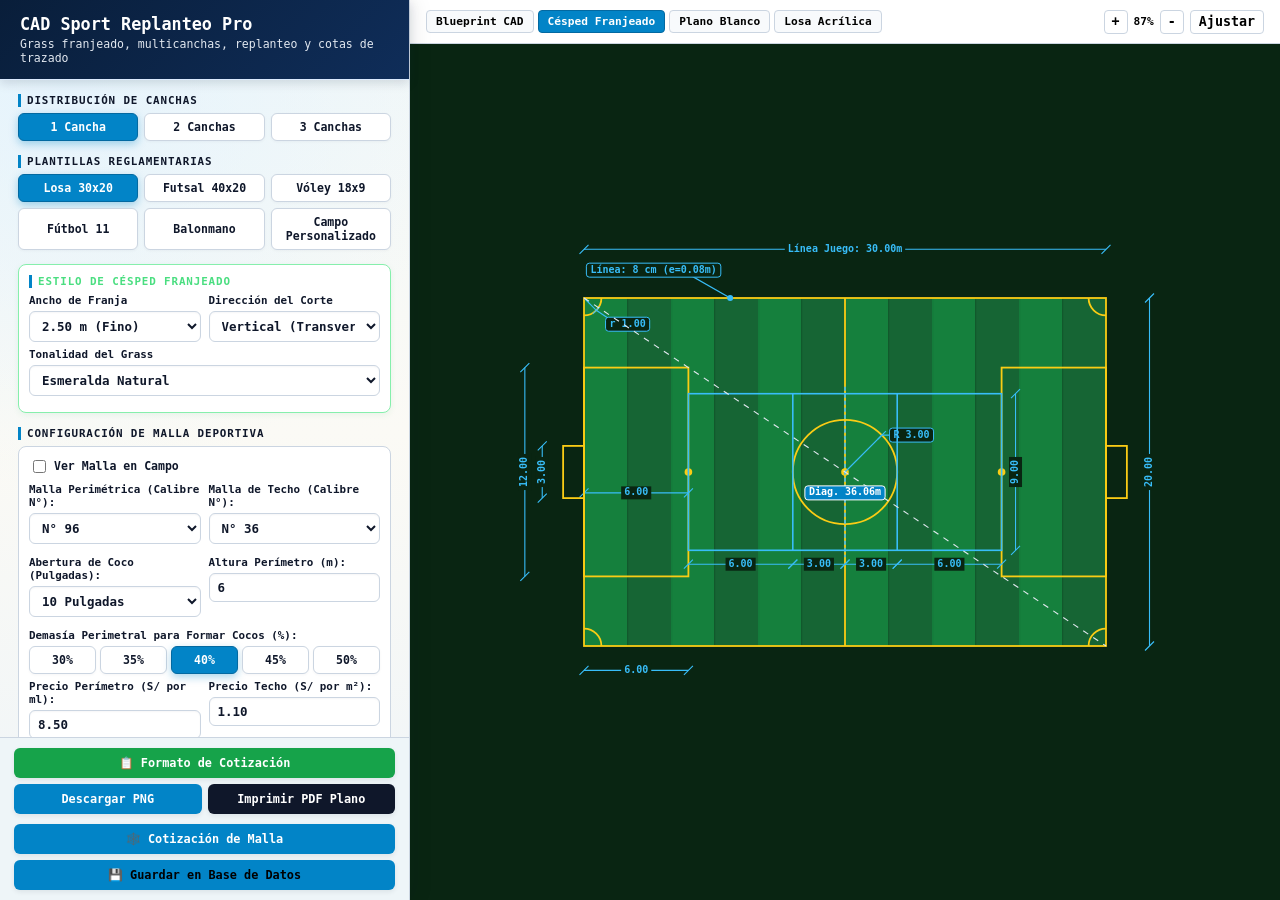
==== index.html @ d1127ccd "Agrega soporte tactil y responsividad completa" ====
<!DOCTYPE html>
<html lang="es">
<head>
  <meta charset="UTF-8">
  <meta name="viewport" content="width=device-width, initial-scale=1.0, maximum-scale=5.0, viewport-fit=cover">
  <meta name="apple-mobile-web-app-capable" content="yes">
  <meta name="apple-mobile-web-app-status-bar-style" content="black-translucent">
  <meta name="mobile-web-app-capable" content="yes">
  <meta name="theme-color" content="#091e3a">
  <title>Plano CAD Deportivo Profesional - Grass Franjeado y Replanteo</title>
  <link rel="stylesheet" href="styles.css">
</head>
<body>

  <!-- Barra de Configuración Lateral -->
  <aside>
    <div class="header">
      <h1>CAD Sport Replanteo Pro</h1>
      <p>Grass franjeado, multicanchas, replanteo y cotas de trazado</p>
    </div>
    
    <div class="content">
      

      <!-- Distribución de canchas -->
      <div>
        <div class="section-title">Distribución de Canchas</div>
        <div class="btn-grid">
          <button class="btn active" id="btn-c1" onclick="setFieldsCount(1)">1 Cancha</button>
          <button class="btn" id="btn-c2" onclick="setFieldsCount(2)">2 Canchas</button>
          <button class="btn" id="btn-c3" onclick="setFieldsCount(3)">3 Canchas</button>
        </div>
      </div>

      <!-- Presets reglamentarios -->
      <div>
        <div class="section-title">Plantillas Reglamentarias</div>
        <div class="btn-grid">
          <button class="btn active" id="p-fulbito" onclick="applyPreset('fulbito')">Losa 30x20</button>
          <button class="btn" id="p-futsal" onclick="applyPreset('futsal')">Futsal 40x20</button>
          <button class="btn" id="p-voley" onclick="applyPreset('voley')">Vóley 18x9</button>
          <button class="btn" id="p-futbol11" onclick="applyPreset('futbol11')">Fútbol 11</button>
          <button class="btn" id="p-balonmano" onclick="applyPreset('balonmano')">Balonmano</button>
          <button class="btn" id="p-custom" onclick="applyPreset('custom')">Campo Personalizado</button>
        </div>
      </div>

      <!-- Personalización de Césped Franjeado -->
      <div id="section-grass-settings">
        <div class="section-title text-green">Estilo de Césped Franjeado</div>
        <div class="input-row">
          <div class="form-group">
            <label for="sel-grass-stripe">Ancho de Franja</label>
            <select id="sel-grass-stripe" onchange="updateGrassConfig()">
              <option value="2.5" selected>2.50 m (Fino)</option>
              <option value="3.0">3.00 m (Estándar)</option>
              <option value="4.0">4.00 m (Medio)</option>
              <option value="5.0">5.00 m (Ancho)</option>
            </select>
          </div>
          <div class="form-group">
            <label for="sel-grass-dir">Dirección del Corte</label>
            <select id="sel-grass-dir" onchange="updateGrassConfig()">
              <option value="vertical" selected>Vertical (Transversal)</option>
              <option value="horizontal">Horizontal (Longitudinal)</option>
            </select>
          </div>
        </div>
        <div class="form-group">
          <label for="sel-grass-tone">Tonalidad del Grass</label>
          <select id="sel-grass-tone" onchange="updateGrassConfig()">
            <option value="emerald" selected>Esmeralda Natural</option>
            <option value="lime">Verde Claro / Losa Césped</option>
            <option value="deep">Estadio Nocturno Oscuro</option>
          </select>
        </div>
      </div>

      <!-- SECCIÓN CONFIGURACIÓN Y VISTA DE MALLA DEPORTIVA -->
      <div>
        <div class="section-title">CONFIGURACIÓN DE MALLA DEPORTIVA</div>
        <div id="section-net-settings" class="sub-panel" style="background:#ffffff; border:1px solid #cbd5e1; padding:10px; border-radius:8px;">
          <label class="checkbox-inner-label" style="font-weight:700; color:#0f172a; margin-bottom:8px;">
            <input type="checkbox" id="chk-view-net" onchange="updateNetConfig()"> Ver Malla en Campo
          </label>
          
          <div class="input-row">
            <div class="form-group">
              <label>Malla Perimétrica (Calibre N°):</label>
              <select id="sel-net-gauge" onchange="updateNetConfig()">
                <option value="36">N° 36</option>
                <option value="72">N° 72</option>
                <option value="96" selected>N° 96</option>
                <option value="120">N° 120</option>
                <option value="180">N° 180</option>
                <option value="220">N° 220</option>
                <option value="360">N° 360 (Ultra Pesada)</option>
              </select>
            </div>
            <div class="form-group">
              <label>Malla de Techo (Calibre N°):</label>
              <select id="sel-net-roof-gauge" onchange="updateNetConfig()">
                <option value="26">N° 26</option>
                <option value="36" selected>N° 36</option>
                <option value="42">N° 42</option>
              </select>
            </div>
          </div>

          <div class="input-row mt-6">
            <div class="form-group">
              <label>Abertura de Coco (Pulgadas):</label>
              <select id="sel-net-coco" onchange="updateNetConfig()">
                <option value="12">12 Pulgadas</option>
                <option value="10" selected>10 Pulgadas</option>
                <option value="8">8 Pulgadas</option>
              </select>
            </div>
            <div class="form-group">
              <label>Altura Perímetro (m):</label>
              <input type="number" id="inp-net-height" value="6" step="0.5" oninput="updateNetConfig()">
            </div>
          </div>

          <div class="form-group mt-6">
            <label>Demasía Perimetral para Formar Cocos (%):</label>
            <div class="btn-grid" style="grid-template-columns: repeat(5, 1fr); gap: 4px;">
              <button type="button" class="btn" id="btn-pct-30" onclick="setNetSlack(0.30, 'btn-pct-30')">30%</button>
              <button type="button" class="btn" id="btn-pct-35" onclick="setNetSlack(0.35, 'btn-pct-35')">35%</button>
              <button type="button" class="btn active" id="btn-pct-40" onclick="setNetSlack(0.40, 'btn-pct-40')">40%</button>
              <button type="button" class="btn" id="btn-pct-45" onclick="setNetSlack(0.45, 'btn-pct-45')">45%</button>
              <button type="button" class="btn" id="btn-pct-50" onclick="setNetSlack(0.50, 'btn-pct-50')">50%</button>
            </div>
          </div>

          <div class="input-row mt-6">
            <div class="form-group">
              <label>Precio Perímetro (S/ por ml):</label>
              <input type="number" id="inp-net-price-linear" value="8.50" step="0.5" oninput="updateNetConfig()">
            </div>
            <div class="form-group">
              <label>Precio Techo (S/ por m²):</label>
              <input type="number" id="inp-net-price-roof" value="1.10" step="0.1" oninput="updateNetConfig()">
            </div>
          </div>
        </div>
      </div>

      <!-- Unión de Canchas en Campo Mayor -->
      <div id="section-join-fields">
        <div class="section-title text-amber">Unir Canchas en Campo Mayor</div>
        <label class="checkbox-item mb-8 bg-dark">
          <input type="checkbox" id="chk-join-fields" onchange="updateJoinState()">
          <span class="font-bold text-light">Superponer Trazado de Unión</span>
        </label>

        <div id="join-config">
          <div class="form-group">
            <label for="sel-join-mode">Tipo de Marcación de Unión</label>
            <select id="sel-join-mode" onchange="draw()">
              <option value="perimeter">Perímetro Envolvente Exterior</option>
              <option value="transversal-field" selected>Campo Mayor Completo (con Centro y Arcos)</option>
            </select>
          </div>

          <div>
            <label class="swatch-group-label">Color de Marcación de Unión</label>
            <div class="color-swatch-group">
              <div class="color-swatch-btn" id="jcol-white" onclick="setJoinColor('#ffffff', 'jcol-white')">
                <span class="color-circle bg-white"></span>
                <span class="color-name">Blanco</span>
              </div>
              <div class="color-swatch-btn" id="jcol-yellow" onclick="setJoinColor('#facc15', 'jcol-yellow')">
                <span class="color-circle bg-yellow"></span>
                <span class="color-name">Amarillo</span>
              </div>
              <div class="color-swatch-btn" id="jcol-blue" onclick="setJoinColor('#38bdf8', 'jcol-blue')">
                <span class="color-circle bg-blue"></span>
                <span class="color-name">Azul</span>
              </div>
              <div class="color-swatch-btn active" id="jcol-orange" onclick="setJoinColor('#fb923c', 'jcol-orange')">
                <span class="color-circle bg-orange"></span>
                <span class="color-name">Naranja</span>
              </div>
            </div>
          </div>
        </div>
      </div>

      <!-- Colores de Marcación -->
      <div>
        <div class="section-title">Color de Marcación Principal</div>
        <div class="color-swatch-group">
          <div class="color-swatch-btn" id="col-white" onclick="setFieldColor('#ffffff', 'col-white')">
            <span class="color-circle bg-white"></span>
            <span class="color-name">Blanco</span>
          </div>
          <div class="color-swatch-btn active" id="col-yellow" onclick="setFieldColor('#facc15', 'col-yellow')">
            <span class="color-circle bg-yellow"></span>
            <span class="color-name">Amarillo</span>
          </div>
          <div class="color-swatch-btn" id="col-blue" onclick="setFieldColor('#38bdf8', 'col-blue')">
            <span class="color-circle bg-blue"></span>
            <span class="color-name">Azul</span>
          </div>
          <div class="color-swatch-btn" id="col-orange" onclick="setFieldColor('#fb923c', 'col-orange')">
            <span class="color-circle bg-orange"></span>
            <span class="color-name">Naranja</span>
          </div>
        </div>

        <div class="section-title mt-10">Color de Trazado de Vóley</div>
        <div class="color-swatch-group">
          <div class="color-swatch-btn" id="vcol-white" onclick="setVoleyColor('#ffffff', 'vcol-white')">
            <span class="color-circle bg-white"></span>
            <span class="color-name">Blanco</span>
          </div>
          <div class="color-swatch-btn" id="vcol-yellow" onclick="setVoleyColor('#facc15', 'vcol-yellow')">
            <span class="color-circle bg-yellow"></span>
            <span class="color-name">Amarillo</span>
          </div>
          <div class="color-swatch-btn active" id="vcol-blue" onclick="setVoleyColor('#38bdf8', 'vcol-blue')">
            <span class="color-circle bg-blue"></span>
            <span class="color-name">Azul</span>
          </div>
          <div class="color-swatch-btn" id="vcol-orange" onclick="setVoleyColor('#fb923c', 'vcol-orange')">
            <span class="color-circle bg-orange"></span>
            <span class="color-name">Naranja</span>
          </div>
        </div>
      </div>

      <!-- Espesor de Líneas -->
      <div>
        <div class="section-title">Espesor de Líneas de Marcación</div>
        <div class="input-row">
          <div class="form-group">
            <label for="inp-line-w">Ancho de Trazado (cm)</label>
            <input type="number" id="inp-line-w" value="8" min="2" max="25" step="1" oninput="updateDims()">
          </div>
          <div class="form-group">
            <label for="sel-line-w">Valores Típicos</label>
            <select id="sel-line-w" onchange="applyLineWidthPreset(this.value)">
              <option value="5">5 cm (Vóley / Mínimo)</option>
              <option value="8" selected>8 cm (Losa / Futsal)</option>
              <option value="10">10 cm (Polideportivo)</option>
              <option value="12">12 cm (Fútbol 11 FIFA)</option>
            </select>
          </div>
        </div>
      </div>

      <!-- Dimensiones del Campo -->
      <div>
        <div class="section-title">Dimensiones del Campo (Metros)</div>
        <div class="input-row">
          <div class="form-group">
            <label for="inp-len">Largo de Juego (m)</label>
            <input type="number" id="inp-len" value="30" step="0.5" oninput="updateDims()">
          </div>
          <div class="form-group">
            <label for="inp-wid">Ancho de Juego (m)</label>
            <input type="number" id="inp-wid" value="20" step="0.5" oninput="updateDims()">
          </div>
        </div>

        <!-- Área Grande / Penal -->
        <div class="sub-panel">
          <label class="checkbox-inner-label">
            <input type="checkbox" id="chk-has-big-area" checked onchange="toggleAreaInputs()">
            <span class="font-bold text-accent">Área Grande / Penal</span>
          </label>
          <div id="wrap-big-area" class="input-row">
            <div class="form-group">
              <label for="inp-area-len">Profundidad (m)</label>
              <input type="number" id="inp-area-len" value="6.0" step="0.5" oninput="updateDims()">
            </div>
            <div class="form-group">
              <label for="inp-area-wid">Ancho Frontal (m)</label>
              <input type="number" id="inp-area-wid" value="12.0" step="0.5" oninput="updateDims()">
            </div>
          </div>
        </div>

        <!-- Área Chica / Meta -->
        <div class="sub-panel">
          <label class="checkbox-inner-label">
            <input type="checkbox" id="chk-has-small-area" onchange="toggleAreaInputs()">
            <span class="font-bold text-green">Área Chica / Meta (Fútbol 11 / Opcional)</span>
          </label>
          <div id="wrap-small-area" class="input-row hidden">
            <div class="form-group">
              <label for="inp-small-len">Profundidad Chica (m)</label>
              <input type="number" id="inp-small-len" value="5.5" step="0.5" oninput="updateDims()">
            </div>
            <div class="form-group">
              <label for="inp-small-wid">Ancho Frontal Chica (m)</label>
              <input type="number" id="inp-small-wid" value="18.32" step="0.5" oninput="updateDims()">
            </div>
          </div>
        </div>

        <!-- Arco de Penalización -->
        <div class="sub-panel">
          <label class="checkbox-inner-label">
            <input type="checkbox" id="chk-has-penalty-arc" onchange="togglePenaltyArcInputs()">
            <span class="font-bold text-amber">Arco de Penalización (Media Luna del Área)</span>
          </label>
          <div id="wrap-penalty-arc" class="input-row hidden">
            <div class="form-group">
              <label for="inp-penalty-arc-r">Radio del Arco (m)</label>
              <input type="number" id="inp-penalty-arc-r" value="9.15" step="0.25" oninput="updateDims()">
            </div>
            <div class="form-group">
              <label>Valores Típicos</label>
              <select onchange="document.getElementById('inp-penalty-arc-r').value=this.value; updateDims();">
                <option value="9.15" selected>9.15 m (Fútbol 11 FIFA)</option>
                <option value="6.00">6.00 m (Futsal / Cancha 7)</option>
                <option value="5.00">5.00 m (Losa / Reducido)</option>
                <option value="3.00">3.00 m (Proporcional chico)</option>
              </select>
            </div>
          </div>
        </div>

        <!-- Penal y Centro -->
        <div class="input-row mt-6">
          <div class="form-group">
            <label for="inp-penal">Punto Penal (m)</label>
            <input type="number" id="inp-penal" value="6.0" step="0.5" oninput="updateDims()">
          </div>
          <div class="form-group">
            <label for="inp-circ">Radio Rotonda Centro (m)</label>
            <input type="number" id="inp-circ" value="3.0" step="0.5" oninput="updateDims()">
          </div>
        </div>
        <div class="input-row">
          <div class="form-group">
            <label for="inp-goal-w">Ancho Arco/Portería (m)</label>
            <input type="number" id="inp-goal-w" value="3.0" step="0.2" oninput="updateDims()">
          </div>
          <div class="form-group">
            <label for="inp-corner-r">Radio Córner (m)</label>
            <input type="number" id="inp-corner-r" value="1.0" step="0.1" oninput="updateDims()">
          </div>
        </div>
        <div class="form-group hidden" id="group-gap">
          <label for="inp-gap">Pasillo de División entre Canchas (m)</label>
          <input type="number" id="inp-gap" value="3.0" step="0.5" oninput="updateDims()">
        </div>

        <!-- CONFIGURACIÓN DE SARDINEL Y RETIROS DIFERENCIADOS -->
        <div class="sub-panel mt-6">
          <label class="checkbox-inner-label">
            <input type="checkbox" id="chk-has-sardinel" onchange="updateDims()">
            <span class="font-bold text-accent">Sardinel y Retiro Perimetral (Grass Total)</span>
          </label>
          <div id="wrap-sardinel" class="input-row mt-6" style="display: none; grid-template-columns: 1fr 1fr 1fr;">
            <div class="form-group">
              <label for="inp-sardinel-sep-fondos">Fondos/Arcos (m)</label>
              <input type="number" id="inp-sardinel-sep-fondos" value="2.00" step="0.1" min="0" oninput="updateDims()" title="Retiro detrás de las porterías">
            </div>
            <div class="form-group">
              <label for="inp-sardinel-sep-laterales">Laterales/Bandas (m)</label>
              <input type="number" id="inp-sardinel-sep-laterales" value="1.00" step="0.1" min="0" oninput="updateDims()" title="Retiro a los costados">
            </div>
            <div class="form-group">
              <label for="inp-sardinel-w">Ancho Sardinel (cm)</label>
              <input type="number" id="inp-sardinel-w" value="15" step="1" min="5" oninput="updateDims()" title="Espesor del sardinel de concreto">
            </div>
          </div>
        </div>
      </div>

      <!-- Trazado de Vóley -->
      <div>
        <div class="section-title">Polideportivo / Cancha de Vóley</div>
        <label class="checkbox-item">
          <input type="checkbox" id="chk-voley" checked onchange="updateDims()">
          <span>Superponer Vóley (Líneas 3.00 y 6.00)</span>
        </label>
        <div id="voley-config" class="mt-6">
          <div class="input-row">
            <div class="form-group">
              <label for="inp-voley-len">Largo Vóley (m)</label>
              <input type="number" id="inp-voley-len" value="18" step="1" oninput="updateDims()">
            </div>
            <div class="form-group">
              <label for="inp-voley-wid">Ancho Vóley (m)</label>
              <input type="number" id="inp-voley-wid" value="9" step="1" oninput="updateDims()">
            </div>
          </div>
          <div class="form-group">
            <label for="inp-voley-atk">Línea de Ataque desde Red (m)</label>
            <input type="number" id="inp-voley-atk" value="3.0" step="0.5" oninput="updateDims()">
          </div>
        </div>
      </div>

      <!-- Capas de Cotas Visibles -->
      <div>
        <div class="section-title">Visibilidad de Cotas y Replanteo</div>
        <div class="checkbox-stack">
          <label class="checkbox-item">
            <input type="checkbox" id="chk-ext-dims" checked onchange="draw()">
            <span>Cadenas Exteriores (Largo y Ancho)</span>
          </label>
          <label class="checkbox-item">
            <input type="checkbox" id="chk-line-dim" checked onchange="draw()">
            <span class="font-bold text-accent">Cota de Espesor de Línea (en Campo)</span>
          </label>
          <label class="checkbox-item">
            <input type="checkbox" id="chk-area-dims" checked onchange="draw()">
            <span>Cotas de Área Grande (Prof., Ancho y Penal)</span>
          </label>
          <label class="checkbox-item">
            <input type="checkbox" id="chk-small-area-dims" checked onchange="draw()">
            <span>Cotas de Área Chica (Prof. y Ancho)</span>
          </label>
          <label class="checkbox-item">
            <input type="checkbox" id="chk-pen-arc-dims" checked onchange="draw()">
            <span>Cota de Arco de Penalización (Radio R)</span>
          </label>
          <label class="checkbox-item">
            <input type="checkbox" id="chk-goal-dims" checked onchange="draw()">
            <span>Cota de Abertura de Arco</span>
          </label>
          <label class="checkbox-item">
            <input type="checkbox" id="chk-corner-dims" checked onchange="draw()">
            <span>Cota de Tiro de Esquina (Córner)</span>
          </label>
          <label class="checkbox-item">
            <input type="checkbox" id="chk-rot-dims" checked onchange="draw()">
            <span>Cota de Rotonda Central (Radio)</span>
          </label>
          <label class="checkbox-item">
            <input type="checkbox" id="chk-voley-dims" checked onchange="draw()">
            <span>Cotas de Vóley (3.00, 6.00 y 9.00)</span>
          </label>
          <label class="checkbox-item">
            <input type="checkbox" id="chk-diag" checked onchange="draw()">
            <span>Diagonal de Replanteo (Escuadra)</span>
          </label>
        </div>
      </div>

      <!-- Cómputos Métricos -->
      <div>
        <div class="section-title">Cómputo Métrico Automático</div>
        <div class="metrics">
          <div class="metric-box">
            <div>ÁREA TOTAL GRASS</div>
            <div id="met-area">600.00 m²</div>
          </div>
          <div class="metric-box">
            <div>PERÍMETRO SARDINEL</div>
            <div id="met-perim">100.00 m</div>
          </div>
          <div class="metric-box">
            <div>DIAGONAL UNITARIA</div>
            <div id="met-diag">36.06 m</div>
          </div>
          <div class="metric-box">
            <div>PINTURA LINEAL</div>
            <div id="met-paint">201.3 m</div>
          </div>
          <div class="metric-box col-span-2">
            <div>ÁREA DE PINTURA (ANCHO LÍNEA)</div>
            <div id="met-paint-area" class="text-green">16.10 m²</div>
          </div>
        </div>
      </div>
    </div>

    <!-- Botones de Acción -->
    <div class="actions">
      <button class="btn-action quotation-btn" onclick="openQuotationModal()">📋 Formato de Cotización</button>
      <button class="btn-action primary" onclick="downloadImage()">Descargar PNG</button>
      <button class="btn-action secondary" onclick="printCleanPdf()">Imprimir PDF Plano</button>
      <button type="button" class="btn-action net-btn" onclick="openNetQuotationModal()">🕸️ Cotización de Malla</button>
      <button type="button" class="btn-action" onclick="guardarProyectoPrompt()" style="background:#0284c7;">💾 Guardar en Base de Datos</button>
    </div>
  </aside>

  <!-- Lienzo Principal -->
  <main>
    <div class="top-toolbar">
      <div class="theme-toggle">
        <button class="theme-btn" id="th-cad" onclick="setTheme('cad')">Blueprint CAD</button>
        <button class="theme-btn active" id="th-grass" onclick="setTheme('grass')">Césped Franjeado</button>
        <button class="theme-btn" id="th-light" onclick="setTheme('light')">Plano Blanco</button>
        <button class="theme-btn" id="th-court" onclick="setTheme('court')">Losa Acrílica</button>
      </div>
      <div class="zoom-ctrls">
        <button class="zoom-btn" onclick="zoomIn()">+</button>
        <span id="zoom-val">100%</span>
        <button class="zoom-btn" onclick="zoomOut()">-</button>
        <button class="zoom-btn btn-auto" onclick="resetFit()">Ajustar</button>
      </div>
    </div>

    <div class="canvas-container" id="container">
      <canvas id="cv"></canvas>
    </div>
  </main>

  <!-- MODAL DE AUTENTICACIÓN / CREAR USUARIO (CONEXIÓN BD) -->
  <div id="modal-auth" class="modal-overlay">
    <div class="modal-window" style="max-width: 420px; border-radius: 12px; overflow: hidden; background: #ffffff;">
      <div class="modal-bar" style="background: #0f172a; padding: 12px 18px;">
        <h2 id="auth-title" style="color: #38bdf8; font-size: 14px; margin: 0;">Iniciar Sesión</h2>
        <button class="btn-close-quote" onclick="closeAuthModal()">✕</button>
      </div>
      <div style="padding: 20px;">
        <div id="auth-name-group" class="form-group mb-8" style="display: none;">
          <label style="color: #334155; font-size: 11px; font-weight: bold;">Nombre Completo:</label>
          <input type="text" id="auth-name" class="tbl-input" placeholder="Ej: Juan Pérez">
        </div>
        <div class="form-group mb-8">
          <label style="color: #334155; font-size: 11px; font-weight: bold;">Correo Electrónico:</label>
          <input type="email" id="auth-email" class="tbl-input" placeholder="usuario@empresa.pe">
        </div>
        <div class="form-group mb-8">
          <label style="color: #334155; font-size: 11px; font-weight: bold;">Contraseña:</label>
          <input type="password" id="auth-pass" class="tbl-input" placeholder="••••••••">
        </div>

        <div style="display: flex; gap: 8px; margin-top: 16px;">
          <button type="button" class="btn-action primary" id="btn-auth-submit" onclick="submitAuthForm()" style="flex: 1;">Entrar</button>
        </div>
        <div style="text-align: center; margin-top: 12px;">
          <a href="javascript:void(0)" id="toggle-auth-link" onclick="toggleAuthMode()" style="color: #0284c7; font-size: 11px; font-weight: 600; text-decoration: none;">¿No tienes cuenta? Regístrate aquí</a>
        </div>
      </div>
    </div>
  </div>

  <!-- MODAL DE COTIZACIÓN DE GRASS / PRINCIPAL (100% EDITABLE, MULTI-FILA Y AUTO-EXPANSIÓN) -->
  <div id="modal-quotation" class="modal-overlay">
    <div class="modal-window">
      <div class="modal-bar">
        <div class="modal-title-group">
          <h2>📄 Formato de Cotización (Plantilla en Blanco Editable)</h2>
          <span class="modal-hint">Ingresa o edita los datos directamente sobre los campos. Los totales se calcularán de inmediato.</span>
        </div>
        <div class="modal-bar-actions">
          <button class="btn-tool-quote" onclick="addQuoteRow()">➕ Fila</button>
          <button class="btn-tool-quote secondary" onclick="clearQuotationFields()">🧹 Limpiar</button>
          <button class="btn-print-quote" onclick="printQuotationOnly()">🖨️ Imprimir</button>
          <button class="btn-close-quote" onclick="closeQuotationModal()">✕</button>
        </div>
      </div>

      <div class="quote-sheet-wrapper">
        <div class="quote-paper" id="quote-printable">
          <div class="quote-header-shape"></div>

          <div class="quote-header-content">
            <div class="quote-brand">
              <div class="brand-badge" id="logo-badge" onclick="document.getElementById('input-logo-file').click()" title="Haz clic para subir tu propio logo" style="cursor: pointer;">
                <div id="badge-default-text">
                  <span class="badge-sub">TECNOLOGÍA PARA EL DEPORTE</span>
                  <span class="badge-main">Romero Castillo grass</span>
                  <span class="badge-country">PERÚ</span>
                </div>
                <img id="badge-custom-img" style="display: none; max-width: 100%; max-height: 52px; object-fit: contain;" alt="Logo" />
                <input type="file" id="input-logo-file" accept="image/*" style="display: none;" onchange="cargarLogoCotizacion(event)">
              </div>
            </div>

            <div class="quote-company-info">
              <input type="text" class="edit-ghost text-right bold" value="Mz. M Lt. E10 - Residencial Los Sauces" placeholder="Dirección...">
              <input type="text" class="edit-ghost text-right" value="Puente Piedra - Lima, Perú" placeholder="Ciudad, País...">
              <input type="text" class="edit-ghost text-right company-url" value="www.tecnograssperu.com" placeholder="Web...">
              <input type="text" class="edit-ghost text-right" value="+51 483 7366 / +51 955 241 191" placeholder="Teléfonos...">
              <input type="text" class="edit-ghost text-right" value="ventas@tecnograssperu.com" placeholder="Correo...">
            </div>
          </div>

          <div class="quote-meta-row">
            <div class="meta-dates-band">
              <div class="meta-input-wrap">
                <label>Fecha:</label>
                <input type="text" id="q-date" class="edit-band" placeholder="DD/MM/AAAA">
              </div>
              <div class="meta-input-wrap">
                <label>Cotización N°:</label>
                <input type="text" id="q-code" class="edit-band" value="ITPDEP-2303211048" placeholder="Ej: ITPDEP-2303211048">
              </div>
            </div>
            <div class="meta-title">COTIZACIÓN</div>
          </div>

          <div class="quote-parties-grid">
            <div class="party-col">
              <div class="party-lbl">Cotizado a:</div>
              <input type="text" class="edit-underlined font-bold" placeholder="Municipalidad / Empresa / Cliente...">
              <input type="text" class="edit-underlined" placeholder="Lugar / Dirección de entrega...">
              <input type="text" class="edit-underlined" placeholder="RUC / DNI / Contacto...">
            </div>
            <div class="party-col">
              <div class="party-lbl">Cotizado por:</div>
              <input type="text" class="edit-underlined font-bold" placeholder="Asesor Comercial...">
              <input type="text" class="edit-underlined" placeholder="Correo...">
              <input type="text" class="edit-underlined" placeholder="Celular / WhatsApp...">
            </div>
            <div class="party-sample">
              <div class="sample-box">
                <div class="sample-grass-view">
                  <div class="grass-fiber g1"></div>
                  <div class="grass-fiber g2"></div>
                  <div class="grass-fiber g1"></div>
                  <div class="grass-fiber g2"></div>
                  <div class="grass-fiber g1"></div>
                </div>
                <span>Muestra Grass 50mm</span>
              </div>
            </div>
          </div>

          <div class="quote-dims-box">
            <div class="dim-item">
              <span class="d-title">Ancho Total (Grass):</span>
              <input type="text" id="q-dim-wid" class="edit-dim" placeholder="20.00 m">
            </div>
            <div class="dim-item">
              <span class="d-title">Largo Total (Grass):</span>
              <input type="text" id="q-dim-len" class="edit-dim" placeholder="30.00 m">
            </div>
            <div class="dim-item dim-total">
              <span class="d-title">Área Total Cubierta:</span>
              <input type="text" id="q-dim-area" class="edit-dim font-bold text-white" placeholder="600.00 m²">
            </div>
          </div>

          <!-- TABLA EDITABLE CON PARTIDAS DE GRASS -->
          <table class="quote-table" id="quote-items-table">
            <thead>
              <tr>
                <th style="width: 11%;">Cantidad</th>
                <th style="width: 15%;">Modelo / Ítem</th>
                <th style="width: 40%;">Descripción Técnica Detallada</th>
                <th style="width: 10%;">Peso / Med.</th>
                <th style="width: 11%;">Prec. Uni ($)</th>
                <th style="width: 11%;">Importe Total</th>
                <th style="width: 2%; text-align: center;"></th>
              </tr>
            </thead>
            <tbody id="quote-tbody">
              <!-- Filas editables generadas dinámicamente -->
            </tbody>
          </table>

          <div class="quote-footer-grid">
            <div class="bcp-bank-card">
              <div class="bcp-logo-badge">
                <span class="bcp-bars">››</span> BCP
              </div>
              <div class="bcp-details">
                <div class="bcp-line">
                  <strong>CUENTA CORRIENTE BCP Soles N°:</strong>
                  <input type="text" class="edit-ghost bold" value="191-2516594-0-40">
                </div>
                <div class="bcp-line">
                  <strong>CUENTA CORRIENTE BCP Dólares N°:</strong>
                  <input type="text" class="edit-ghost bold" value="191-2516611-1-22">
                </div>
                <div class="bcp-titular">
                  <strong>Titular:</strong>
                  <input type="text" class="edit-ghost" value="Importaciones Tecnograss Perú S.A.C.">
                </div>
              </div>
            </div>

            <div class="quote-totals-box">
              <div class="tot-row">
                <span>SUB-TOTAL</span>
                <div class="tot-val-wrap">$ <input type="number" id="inp-q-subtotal" class="tot-edit" step="0.01" placeholder="0.00" oninput="calcQuotationTotalsManual()"></div>
              </div>
              <div class="tot-row">
                <span>I.G.V. (18%)</span>
                <div class="tot-val-wrap">$ <input type="number" id="inp-q-igv" class="tot-edit" step="0.01" placeholder="0.00" oninput="calcQuotationTotalsManual()"></div>
              </div>
              <div class="tot-row tot-highlight">
                <span>TOTAL</span>
                <div class="tot-val-wrap">$ <input type="number" id="inp-q-total-usd" class="tot-edit text-white bold" step="0.01" placeholder="0.00"></div>
              </div>
              <div class="tot-row tot-tc">
                <span>TIPO DE CAMBIO</span>
                <div class="tot-val-wrap">S/ <input type="number" id="inp-q-tc" class="tot-edit" step="0.01" value="3.70" oninput="calcQuotationTotals()"></div>
              </div>
              <div class="tot-row tot-soles">
                <span>TOTAL</span>
                <div class="tot-val-wrap">S/ <input type="number" id="inp-q-total-pen" class="tot-edit text-green bold" step="0.01" placeholder="0.00"></div>
              </div>
            </div>
          </div>

          <div class="quote-validity-bar">
            <span>Cotización válida hasta:</span>
            <input type="text" class="edit-validity" placeholder="DD/MM/AAAA (Ej: 22/04/2026)">
          </div>

          <div class="quote-gifts-footer">
            <input type="text" class="edit-ghost bold text-dark" value="Obsequios de Tecnograss Peru">
            <textarea class="edit-textarea-gifts" rows="2" placeholder="Chalecos Deportivos, Pelotas, Banner publicitarios..."></textarea>
          </div>
        </div>
      </div>
    </div>
  </div>

  <!-- MODAL DE COTIZACIÓN DE MALLA DEPORTIVA (7 COLUMNAS Y AUTO-EXPANSIÓN) -->
  <div id="modal-net-quotation" class="modal-overlay">
    <div class="modal-window">
      <div class="modal-bar">
        <div class="modal-title-group">
          <h2>COTIZACIÓN DE SISTEMA DE REDES Y MALLAS DE PROTECCIÓN</h2>
          <span class="modal-hint">Formato técnico editable: mallas perimetrales (ml), techo (m²), postes, cables y accesorios</span>
        </div>
        <div class="modal-bar-actions">
          <button class="btn-tool-quote" onclick="addNetQuoteRow()">➕ Fila</button>
          <button class="btn-tool-quote secondary" onclick="clearNetQuotationFields()">🧹 Limpiar</button>
          <button class="btn-print-quote" onclick="printNetQuotationOnly()">🖨️ Imprimir</button>
          <button class="btn-close-quote" onclick="closeNetQuotationModal()">✕</button>
        </div>
      </div>
      <div class="quote-sheet-wrapper">
        <div class="quote-paper" id="net-quote-printable">
          <div class="quote-header-shape" style="background: linear-gradient(135deg, #0284c7 0%, #0369a1 100%);"></div>
          
          <div class="quote-header-content">
            <div class="brand-badge" id="net-logo-badge" onclick="document.getElementById('input-net-logo-file').click()" title="Haz clic para subir tu propio logo" style="background: linear-gradient(180deg, #0369a1 0%, #082f49 100%); border-color: #38bdf8; cursor: pointer;">
              <div id="net-badge-default-text">
                <span class="badge-sub">COBERTURA & PROTECCIÓN</span>
                <span class="badge-main">SISTEMAS DE MALLAS</span>
                <span class="badge-country">PERÚ</span>
              </div>
              <img id="net-badge-custom-img" style="display: none; max-width: 100%; max-height: 52px; object-fit: contain;" alt="Logo" />
              <input type="file" id="input-net-logo-file" accept="image/*" style="display: none;" onchange="cargarLogoCotizacionMalla(event)">
            </div>
            <div class="quote-company-info">
              <input type="text" class="edit-ghost text-right bold" value="Mz. M Lt. 24 Los Cedros" placeholder="Dirección..." />
              <input type="text" class="edit-ghost text-right" value="Piura, Perú" placeholder="Ciudad, País..." />
              <input type="text" class="edit-ghost text-right company-url" value="ventas@mallasdeportivas.pe" placeholder="Web..." />
              <input type="text" class="edit-ghost text-right" value="+51 987 654 321" placeholder="Teléfono..." />
            </div>
          </div>

          <div class="quote-meta-row">
            <div class="meta-dates-band" style="background: #0c4a6e;">
              <div class="meta-input-wrap">
                <label>Fecha:</label>
                <input type="text" id="net-q-date" class="edit-band" style="width: 85px;" placeholder="DD/MM/AAAA" />
              </div>
              <div class="meta-input-wrap">
                <label>Cotización N°:</label>
                <input type="text" class="edit-band" value="COT-MAL-2026-001" style="width: 130px;" />
              </div>
            </div>
            <h1 class="meta-title">COTIZACIÓN</h1>
          </div>

          <!-- Datos del cliente editables -->
          <div class="quote-parties-grid">
            <div class="party-col">
              <div class="party-lbl">Cotizado a:</div>
              <input type="text" class="edit-underlined font-bold" placeholder="Municipalidad / Empresa / Cliente...">
              <input type="text" class="edit-underlined" placeholder="Lugar / Dirección de instalación...">
              <input type="text" class="edit-underlined" placeholder="RUC / DNI / Contacto...">
            </div>
            <div class="party-col">
              <div class="party-lbl">Cotizado por:</div>
              <input type="text" class="edit-underlined font-bold" placeholder="Especialista en Redes Deportivas...">
              <input type="text" class="edit-underlined" placeholder="Correo...">
              <input type="text" class="edit-underlined" placeholder="Celular / WhatsApp...">
            </div>
            <div class="party-sample">
              <div class="sample-box" style="background:#f0f9ff; color:#0369a1; border-color:#bae6fd;">
                <div style="font-size:16px; margin-bottom:2px;">🕸️</div>
                <span>Mallas con Filtro UV Certificado</span>
              </div>
            </div>
          </div>

          <!-- Indicadores de dimensiones técnicas -->
          <div class="quote-dims-box">
            <div class="dim-item"><span class="d-title">Perímetro Sardinel:</span> <input type="text" id="net-q-perim" class="edit-dim" readonly></div>
            <div class="dim-item"><span class="d-title">Techo Final:</span> <input type="text" id="net-q-roof-area" class="edit-dim" readonly></div>
            <div class="dim-item"><span class="d-title">Perímetro con Demasía:</span> <input type="text" id="net-q-side-area" class="edit-dim" readonly></div>
            <div class="dim-item dim-total" style="background: #0284c7;"><span class="d-title">Total Presupuesto:</span> <input type="text" id="net-q-total-area" class="edit-dim" readonly></div>
          </div>

          <!-- Tabla técnica de partidas editable con 7 columnas -->
          <table class="quote-table">
            <thead>
              <tr>
                <th style="width: 10%;">Cant.</th>
                <th style="width: 7%;">Unid.</th>
                <th style="width: 15%;">Ítem / Calibre</th>
                <th style="width: 38%;">Especificación Técnica del Material / Partida</th>
                <th style="width: 8%;">Cocos</th>
                <th style="width: 11%;">P. Unit (S/)</th>
                <th style="width: 11%;">Subtotal (S/)</th>
                <th style="width: 2%; text-align: center;"></th>
              </tr>
            </thead>
            <tbody id="net-quote-tbody">
              <!-- Partidas editables generadas dinámicamente -->
            </tbody>
          </table>

          <div class="quote-footer-grid">
            <div class="bcp-bank-card">
              <div class="bcp-logo-badge">BCP<span class="bcp-bars">//</span></div>
              <div class="bcp-details">
                <div class="bcp-line font-bold">Cuenta Corriente BCP Soles: 475-9201938-0-12</div>
                <div class="bcp-line">CCI: 002-475-009201938012-28</div>
                <div class="bcp-titular">Titular: PROVEEDORA DE MALLAS & REDES PERÚ S.A.C.</div>
              </div>
            </div>
            <div class="quote-totals-box">
              <div class="tot-row"><span>SUBTOTAL:</span><div class="tot-val-wrap"><span>S/</span><input type="text" id="net-tot-sub" class="tot-edit" readonly></div></div>
              <div class="tot-row"><span>IGV (18%):</span><div class="tot-val-wrap"><span>S/</span><input type="text" id="net-tot-igv" class="tot-edit" readonly></div></div>
              <div class="tot-row tot-highlight" style="background: #0284c7;"><span>TOTAL NETO:</span><div class="tot-val-wrap"><span>S/</span><input type="text" id="net-tot-total" class="tot-edit" readonly></div></div>
            </div>
          </div>

          <div class="quote-validity-bar" style="background: #0284c7;">
            <span>Garantía y Condiciones:</span>
            <input type="text" class="edit-validity" value="Redes de polietileno de alta densidad tratadas contra rayos UV con 3 años de garantía." />
          </div>

          <div class="quote-gifts-footer" style="border-color:#38bdf8; background:#f0f9ff;">
            <input type="text" class="edit-ghost bold text-dark" value="Notas y Servicios Adicionales Incluidos:" />
            <textarea class="edit-textarea-gifts" rows="2" style="color:#0369a1;" placeholder="Incluye accesorios de fijación, cables tensores perimetrales y templadores de acero..."></textarea>
          </div>
        </div>
      </div>
    </div>
  </div>

  <div id="print-container">
    <img id="print-canvas" alt="Plano Técnico Deportivo">
  </div>

  <script src="script.js"></script>
</body>
</html>
---- styles.css ----
:root {
  --bg: #070b13;
  --panel: #0f172a;
  --panel-border: #1e293b;
  --accent: #38bdf8;
  --accent-hover: #0284c7;
  --text: #f8fafc;
  --muted: #94a3b8;
}

* {
  box-sizing: border-box;
  margin: 0;
  padding: 0;
  font-family: -apple-system, BlinkMacSystemFont, "Segoe UI", Roboto, monospace;
}

body {
  background: var(--bg);
  color: var(--text);
  display: flex;
  height: 100vh;
  overflow: hidden;
  width: 100vw;
}

/* =========================================================
   BARRA LATERAL IZQUIERDA (CREMA - CELESTE SUAVE)
   ========================================================= */
aside {
  width: 410px;
  min-width: 410px;
  max-width: 410px;
  background: 
    radial-gradient(circle at 15% 10%, rgba(224, 242, 254, 0.7) 0%, transparent 45%),
    linear-gradient(180deg, #f0f7f9 0%, #fbfaf5 48%, #eef4f8 100%);
  border-right: 1px solid #cbd5e1;
  display: flex;
  flex-direction: column;
  height: 100vh;
  z-index: 10;
  box-shadow: 4px 0 20px rgba(15, 23, 42, 0.08);
  color: #0f172a;
}

.header {
  padding: 14px 20px;
  border-bottom: 1px solid #dbeafe;
  background: linear-gradient(135deg, #091e3a 0%, #0f2d59 100%);
  box-shadow: 0 3px 10px rgba(11, 27, 51, 0.15);
}

.header h1 {
  font-size: 1.05rem;
  font-weight: 700;
  color: #ffffff;
  display: flex;
  align-items: center;
  gap: 8px;
}

.header p {
  font-size: 0.72rem;
  color: #e2e8f0;
  margin-top: 3px;
}

.content {
  flex: 1;
  overflow-y: auto;
  padding: 14px 18px;
  display: flex;
  flex-direction: column;
  gap: 14px;
}

.content::-webkit-scrollbar {
  width: 6px;
}
.content::-webkit-scrollbar-thumb {
  background: #cbd5e1;
  border-radius: 4px;
}
.content::-webkit-scrollbar-thumb:hover {
  background: #94a3b8;
}

.section-title {
  font-size: 0.68rem;
  text-transform: uppercase;
  letter-spacing: 0.08em;
  color: #0f172a;
  font-weight: 800;
  margin-bottom: 6px;
  border-left: 3px solid #0284c7;
  padding-left: 6px;
}

.btn-grid {
  display: grid;
  grid-template-columns: repeat(3, 1fr);
  gap: 6px;
}

.btn {
  background: #ffffff;
  border: 1px solid #cbd5e1;
  color: #0f172a;
  padding: 6px 4px;
  border-radius: 6px;
  font-size: 0.72rem;
  font-weight: 600;
  cursor: pointer;
  text-align: center;
  transition: all 0.15s ease;
  box-shadow: 0 1px 3px rgba(15, 23, 42, 0.04);
}

.btn:hover {
  background: #f1f5f9;
  border-color: #94a3b8;
  color: #000000;
}

.btn.active {
  background: #0284c7;
  border-color: #0369a1;
  color: #ffffff;
  font-weight: 700;
  box-shadow: 0 3px 8px rgba(2, 132, 199, 0.35);
}

.form-group {
  display: flex;
  flex-direction: column;
  gap: 4px;
  margin-bottom: 6px;
}

.form-group label {
  font-size: 0.68rem;
  color: #0f172a;
  font-weight: 700;
}

.input-row {
  display: grid;
  grid-template-columns: 1fr 1fr;
  gap: 8px;
}

input[type="number"], select {
  background: #ffffff;
  border: 1px solid #cbd5e1;
  color: #0f172a;
  padding: 6px 8px;
  border-radius: 6px;
  font-size: 0.78rem;
  font-weight: 600;
  width: 100%;
  outline: none;
  box-shadow: inset 0 1px 2px rgba(15, 23, 42, 0.04);
}

input[type="number"]:focus, select:focus {
  border-color: #0284c7;
  box-shadow: 0 0 0 2px rgba(56, 189, 248, 0.25);
}

.color-swatch-group {
  display: grid;
  grid-template-columns: repeat(4, 1fr);
  gap: 6px;
}

.color-swatch-btn {
  display: flex;
  flex-direction: column;
  align-items: center;
  gap: 4px;
  padding: 6px 4px;
  background: #ffffff;
  border: 1px solid #cbd5e1;
  border-radius: 6px;
  cursor: pointer;
  box-shadow: 0 1px 3px rgba(15, 23, 42, 0.04);
  transition: all 0.15s;
}

.color-swatch-btn:hover {
  border-color: #94a3b8;
  background: #f8fafc;
}

.color-swatch-btn.active {
  border-color: #0284c7;
  background: #e0f2fe;
}

.color-circle {
  width: 18px;
  height: 18px;
  border-radius: 50%;
  border: 1px solid rgba(15, 23, 42, 0.2);
}

.color-name {
  font-size: 0.65rem;
  color: #0f172a;
  font-weight: 700;
}

.checkbox-item {
  display: flex;
  align-items: center;
  gap: 8px;
  padding: 6px 9px;
  background: #ffffff;
  border: 1px solid #cbd5e1;
  border-radius: 6px;
  font-size: 0.72rem;
  font-weight: 600;
  color: #0f172a;
  cursor: pointer;
  box-shadow: 0 1px 3px rgba(15, 23, 42, 0.03);
}

.checkbox-item input {
  accent-color: #0284c7;
}

.metrics {
  background: #ffffff;
  border: 1px solid #cbd5e1;
  border-radius: 8px;
  padding: 10px;
  display: grid;
  grid-template-columns: 1fr 1fr;
  gap: 8px;
  box-shadow: 0 2px 6px rgba(15, 23, 42, 0.04);
}

.metric-box div:first-child {
  font-size: 0.63rem;
  color: #64748b;
  font-weight: 700;
}

.metric-box div:last-child {
  font-size: 0.92rem;
  font-weight: 800;
  color: #0284c7;
  font-family: monospace;
}

.actions {
  padding: 10px 14px;
  border-top: 1px solid #cbd5e1;
  display: flex;
  flex-wrap: wrap;
  gap: 6px;
  background: #eef5f8;
}

.btn-action {
  flex: 1;
  padding: 8px 6px;
  border-radius: 6px;
  font-weight: 700;
  font-size: 0.74rem;
  border: none;
  cursor: pointer;
  display: flex;
  align-items: center;
  justify-content: center;
  gap: 6px;
  white-space: nowrap;
  box-shadow: 0 2px 5px rgba(15, 23, 42, 0.08);
}

.btn-action.primary { background: #0284c7; color: #fff; }
.btn-action.primary:hover { background: #0369a1; }
.btn-action.secondary { background: #0f172a; color: #fff; }
.btn-action.secondary:hover { background: #1e293b; }

.btn-action.quotation-btn {
  background: #16a34a;
  color: #fff;
  flex-basis: 100%;
  font-weight: 800;
}
.btn-action.quotation-btn:hover { background: #15803d; }

.btn-action.net-btn {
  background: #0284c7;
  color: #ffffff;
  flex-basis: 100%;
  font-weight: 800;
  margin-top: 4px;
}
.btn-action.net-btn:hover {
  background: #0369a1;
}

#section-grass-settings {
  background: #ffffff;
  padding: 10px;
  border-radius: 8px;
  border: 1px solid #86efac;
  box-shadow: 0 2px 6px rgba(22, 163, 74, 0.08);
}

#section-join-fields {
  display: none;
  background: #ffffff;
  padding: 10px;
  border-radius: 8px;
  border: 1px solid #cbd5e1;
}

#join-config { display: none; flex-direction: column; gap: 8px; }

.sub-panel {
  background: #f8fafc;
  padding: 8px;
  border-radius: 6px;
  border: 1px solid #e2e8f0;
  margin-top: 6px;
}

.checkbox-inner-label {
  display: flex;
  align-items: center;
  gap: 8px;
  padding: 2px 4px;
  border: none;
  background: transparent;
  margin-bottom: 4px;
  font-size: 0.72rem;
  color: #0f172a;
  font-weight: 600;
  cursor: pointer;
}

.checkbox-inner-label input { accent-color: #0284c7; }
.checkbox-stack { display: flex; flex-direction: column; gap: 5px; }

.swatch-group-label {
  font-size: 0.68rem;
  color: #0f172a;
  font-weight: 700;
  margin-bottom: 4px;
  display: block;
}

/* =========================================================
   ÁREA PRINCIPAL (CANVAS / LIENZO CAD)
   ========================================================= */
main {
  flex: 1;
  display: flex;
  flex-direction: column;
  position: relative;
  background: #f5f6f8;
  height: 100vh;
  overflow: hidden;
}

.top-toolbar {
  height: 44px;
  background: #ffffff;
  border-bottom: 1px solid #cbd5e1;
  display: flex;
  align-items: center;
  justify-content: space-between;
  padding: 0 16px;
  flex-shrink: 0;
}

.theme-toggle { display: flex; gap: 4px; }

.theme-btn {
  background: #f8fafc;
  border: 1px solid #cbd5e1;
  color: #000000;
  padding: 4px 9px;
  border-radius: 4px;
  font-size: 0.7rem;
  font-weight: 600;
  cursor: pointer;
}

.theme-btn:hover {
  background: #f1f5f9;
  border-color: #94a3b8;
  color: #000000;
}

.theme-btn.active {
  background: #0284c7;
  color: #ffffff;
  border-color: #0369a1;
  font-weight: 700;
}

.zoom-ctrls {
  display: flex;
  align-items: center;
  gap: 6px;
  font-size: 0.7rem;
  font-weight: 700;
  color: #000000;
}

.zoom-btn {
  background: #ffffff;
  border: 1px solid #cbd5e1;
  color: #000000;
  width: 24px;
  height: 24px;
  border-radius: 4px;
  cursor: pointer;
  font-weight: bold;
}

.zoom-btn:hover {
  background: #f1f5f9;
  border-color: #94a3b8;
}

.canvas-container {
  flex: 1;
  position: relative;
  overflow: hidden;
  width: 100%;
  height: 100%;
}

canvas#cv {
  position: absolute;
  top: 0;
  left: 0;
  cursor: grab;
  display: block;
}

canvas#cv:active { cursor: grabbing; }

#print-container { display: none; }

/* Auxiliares tipográficos y utilitarios */
.text-accent { color: #38bdf8; }
.text-green  { color: #4ade80; }
.text-amber  { color: #f59e0b; }
.text-light  { color: #f8fafc; }
.text-white  { color: #ffffff; }
.text-dark   { color: #0f172a; }
.bg-dark     { background: #070b13; }
.bg-white    { background: #ffffff; }
.bg-yellow   { background: #facc15; }
.bg-blue     { background: #38bdf8; }
.bg-orange   { background: #fb923c; }
.font-bold   { font-weight: 700; }
.text-right  { text-align: right; }
.text-center { text-align: center; }
.text-muted  { color: #94a3b8; }
.mt-6        { margin-top: 6px; }
.mt-10       { margin-top: 10px; }
.mb-8        { margin-bottom: 8px; }
.col-span-2  { grid-column: span 2; }
.btn-auto    { width: auto; padding: 0 8px; }
.hidden      { display: none; }

/* =========================================================
   VENTANAS MODALES DE COTIZACIÓN (GRASS Y MALLA)
   ========================================================= */
.modal-overlay {
  display: none;
  position: fixed;
  inset: 0;
  background: rgba(3, 7, 18, 0.88);
  backdrop-filter: blur(5px);
  z-index: 1000;
  align-items: center;
  justify-content: center;
  padding: 15px;
}

.modal-overlay.active {
  display: flex;
}

.modal-window {
  background: #0f172a;
  border: 1px solid #334155;
  border-radius: 10px;
  width: 980px;
  max-width: 98vw;
  height: 94vh;
  display: flex;
  flex-direction: column;
  box-shadow: 0 25px 50px -12px rgba(0,0,0,0.7);
  overflow: hidden;
}

.modal-bar {
  padding: 10px 18px;
  background: #0b111e;
  border-bottom: 1px solid #1e293b;
  display: flex;
  align-items: center;
  justify-content: space-between;
}

.modal-title-group {
  display: flex;
  flex-direction: column;
  gap: 2px;
}

.modal-title-group h2 {
  font-size: 0.88rem;
  color: #f8fafc;
}

.modal-hint {
  font-size: 0.70rem;
  color: var(--muted);
}

.modal-bar-actions {
  display: flex;
  gap: 8px;
}

.btn-tool-quote {
  background: #334155;
  color: #fff;
  border: 1px solid #475569;
  padding: 5px 10px;
  border-radius: 5px;
  font-size: 0.72rem;
  font-weight: 600;
  cursor: pointer;
  transition: all 0.15s;
}
.btn-tool-quote:hover { background: #475569; }
.btn-tool-quote.secondary { background: #7f1d1d; border-color: #991b1b; }
.btn-tool-quote.secondary:hover { background: #991b1b; }

.btn-print-quote {
  background: #16a34a;
  color: #fff;
  border: none;
  padding: 5px 12px;
  border-radius: 5px;
  font-size: 0.74rem;
  font-weight: 600;
  cursor: pointer;
}
.btn-print-quote:hover { background: #15803d; }

.btn-close-quote {
  background: #334155;
  color: #fff;
  border: none;
  width: 28px;
  height: 28px;
  border-radius: 5px;
  font-weight: bold;
  cursor: pointer;
}
.btn-close-quote:hover { background: #ef4444; }

.quote-sheet-wrapper {
  flex: 1;
  overflow-y: auto;
  padding: 20px;
  display: flex;
  justify-content: center;
  background: #1e293b;
}

/* Hoja física tipo documento A4 */
.quote-paper {
  background: #ffffff;
  color: #0f172a;
  width: 860px;
  min-height: 1100px;
  padding: 24px 30px;
  box-shadow: 0 10px 25px rgba(0,0,0,0.3);
  position: relative;
  font-size: 11px;
  line-height: 1.35;
}

.quote-header-shape {
  position: absolute;
  top: 0;
  left: 0;
  right: 0;
  height: 38px;
  background: linear-gradient(135deg, #16a34a 0%, #15803d 60%, #166534 100%);
  clip-path: polygon(0 0, 100% 0, 100% 40%, 65% 100%, 0 25%);
}

.quote-header-content {
  display: flex;
  justify-content: space-between;
  align-items: flex-start;
  margin-top: 15px;
  margin-bottom: 12px;
}

.brand-badge {
  background: linear-gradient(180deg, #15803d 0%, #052e16 100%);
  color: #fff;
  padding: 8px 16px;
  border-radius: 8px;
  border: 2px solid #86efac;
  display: flex;
  flex-direction: column;
  align-items: center;
  box-shadow: 0 4px 10px rgba(0,0,0,0.15);
}

.badge-sub { font-size: 7px; letter-spacing: 0.1em; color: #bbf7d0; font-weight: 600; }
.badge-main { font-size: 15px; font-weight: 900; letter-spacing: 0.05em; color: #fff; }
.badge-country { font-size: 12px; font-weight: 800; color: #4ade80; }

.quote-company-info {
  text-align: right;
  font-size: 9.5px;
  color: #475569;
  width: 280px;
}
.company-url { color: #166534 !important; font-weight: 700; margin: 2px 0; }

.quote-meta-row {
  display: flex;
  align-items: center;
  justify-content: space-between;
  margin-bottom: 12px;
  gap: 15px;
}

.meta-dates-band {
  background: #14532d;
  color: #ffffff;
  padding: 6px 14px;
  border-radius: 4px;
  font-size: 10px;
  display: flex;
  gap: 20px;
  flex: 1;
}

.meta-title {
  font-size: 26px;
  font-weight: 900;
  letter-spacing: 0.12em;
  color: #0f172a;
}

.quote-parties-grid {
  display: grid;
  grid-template-columns: 1.4fr 1.4fr 1fr;
  gap: 12px;
  margin-bottom: 12px;
  border-bottom: 1px solid #cbd5e1;
  padding-bottom: 10px;
}

.party-lbl { font-size: 9px; color: #64748b; font-weight: 700; margin-bottom: 2px; }

.party-sample {
  display: flex;
  justify-content: flex-end;
}

.sample-box {
  border: 1px solid #cbd5e1;
  border-radius: 4px;
  padding: 4px 6px;
  text-align: center;
  font-size: 8px;
  color: #166534;
  font-weight: 700;
  background: #f0fdf4;
}

.sample-grass-view {
  display: flex;
  height: 24px;
  gap: 2px;
  margin-bottom: 2px;
  border-radius: 2px;
  overflow: hidden;
  justify-content: center;
}

.grass-fiber { width: 12px; height: 100%; }
.grass-fiber.g1 { background: #16a34a; }
.grass-fiber.g2 { background: #15803d; }

.quote-dims-box {
  display: flex;
  background: #0f172a;
  color: #ffffff;
  border-radius: 4px;
  margin-bottom: 12px;
  overflow: hidden;
}

.dim-item {
  flex: 1;
  padding: 6px 10px;
  display: flex;
  align-items: center;
  gap: 6px;
  border-right: 1px solid #334155;
  font-size: 10px;
}
.dim-item.dim-total {
  background: #15803d;
  flex: 1.2;
}

.d-title { color: #94a3b8; font-weight: 600; white-space: nowrap; }
.dim-total .d-title { color: #dcfce7; }

.edit-ghost {
  border: none;
  background: transparent;
  color: inherit;
  font-family: inherit;
  font-size: inherit;
  padding: 1px 3px;
  border-radius: 2px;
  outline: none;
  width: 100%;
}
.edit-ghost:hover, .edit-ghost:focus {
  background: #f1f5f9;
  box-shadow: 0 0 0 1px #cbd5e1;
}

.edit-underlined {
  border: none;
  border-bottom: 1px dashed #cbd5e1;
  background: transparent;
  color: #0f172a;
  font-family: inherit;
  font-size: 9.5px;
  padding: 3px 2px;
  width: 100%;
  outline: none;
  margin-bottom: 2px;
}
.edit-underlined:hover, .edit-underlined:focus {
  border-bottom-color: #16a34a;
  background: #f8fafc;
}

.meta-input-wrap {
  display: flex;
  align-items: center;
  gap: 6px;
}
.meta-input-wrap label {
  font-weight: 700;
  color: #dcfce7;
  white-space: nowrap;
}
.edit-band {
  background: #ffffff;
  border: 1px solid rgba(255, 255, 255, 0.3);
  color: #0f172a;
  border-radius: 3px;
  padding: 2px 6px;
  font-size: 10px;
  outline: none;
  font-family: monospace;
}

.edit-dim {
  background: transparent;
  border: none;
  color: #ffffff;
  font-size: 10.5px;
  font-family: inherit;
  outline: none;
  width: 100%;
  font-weight: 700;
}
.dim-total .edit-dim {
  font-size: 12px;
  font-weight: 900;
}

.quote-table {
  width: 100%;
  border-collapse: collapse;
  font-size: 9px;
  margin-bottom: 12px;
}

.quote-table th {
  background: #0f172a;
  color: #ffffff;
  padding: 6px 6px;
  text-align: left;
  font-weight: 700;
  border: 1px solid #1e293b;
}

.quote-table td {
  padding: 4px 6px;
  border: 1px solid #cbd5e1;
  color: #1e293b;
  vertical-align: middle;
}

.quote-table tr:nth-child(even) { background: #f8fafc; }

.tbl-input {
  width: 100%;
  border: none;
  background: transparent;
  font-family: inherit;
  font-size: 9px;
  padding: 3px 2px;
  outline: none;
  color: #0f172a;
}
.tbl-input:hover, .tbl-input:focus {
  background: #f1f5f9;
  border-radius: 2px;
}

.tbl-textarea {
  width: 100%;
  border: none;
  background: transparent;
  font-family: inherit;
  font-size: 8.5px;
  resize: vertical;
  outline: none;
  color: #334155;
  line-height: 1.25;
  padding: 2px;
}

.row-gift { background: #f0fdf4 !important; }
.badge-gift {
  background: #166534;
  color: #ffffff;
  font-weight: 900;
  padding: 2px 4px;
  border-radius: 3px;
  font-size: 8px;
}

.quote-footer-grid {
  display: grid;
  grid-template-columns: 1.4fr 1fr;
  gap: 15px;
  margin-bottom: 10px;
}

.bcp-bank-card {
  border: 1px solid #cbd5e1;
  background: #f8fafc;
  border-radius: 6px;
  padding: 10px 12px;
  display: flex;
  gap: 12px;
  align-items: center;
}

.bcp-logo-badge {
  color: #002a8f;
  font-size: 20px;
  font-weight: 900;
  letter-spacing: -1px;
}
.bcp-bars { color: #ff5000; font-weight: 900; }

.bcp-details { font-size: 8.5px; color: #334155; flex: 1; }
.bcp-line { margin-bottom: 2px; }
.bcp-titular { font-size: 8px; color: #64748b; margin-top: 4px; }

.quote-totals-box {
  background: #ffffff;
  border: 1px solid #cbd5e1;
  border-radius: 6px;
  overflow: hidden;
  font-size: 9.5px;
}

.tot-row {
  display: flex;
  justify-content: space-between;
  padding: 4px 10px;
  border-bottom: 1px solid #e2e8f0;
}

.tot-row.tot-highlight {
  background: #15803d;
  color: #ffffff;
  font-weight: 900;
  font-size: 11px;
}

.tot-row.tot-tc { font-size: 8.5px; color: #64748b; }
.tot-row.tot-soles {
  background: #0f172a;
  color: #4ade80;
  font-weight: 900;
  font-size: 11px;
  border-bottom: none;
}

.tot-val-wrap {
  display: flex;
  align-items: center;
  gap: 3px;
}
.tot-edit {
  border: none;
  background: transparent;
  font-family: monospace;
  font-size: inherit;
  font-weight: inherit;
  color: inherit;
  text-align: right;
  width: 90px;
  outline: none;
  padding: 1px 2px;
}

.quote-validity-bar {
  background: #22c55e;
  color: #ffffff;
  padding: 5px 12px;
  font-weight: 700;
  border-radius: 3px;
  font-size: 9.5px;
  margin-bottom: 8px;
  display: flex;
  align-items: center;
}

.edit-validity {
  background: transparent;
  border: none;
  color: #ffffff;
  font-weight: 800;
  font-family: inherit;
  font-size: 9.5px;
  outline: none;
  margin-left: 6px;
  flex: 1;
}

.quote-gifts-footer {
  border: 1px dashed #16a34a;
  background: #f0fdf4;
  padding: 6px 10px;
  border-radius: 4px;
}

.edit-textarea-gifts {
  width: 100%;
  border: none;
  background: transparent;
  font-family: inherit;
  font-size: 8.5px;
  color: #14532d;
  font-weight: 600;
  outline: none;
  resize: none;
}

/* =========================================================
   IMPRESIÓN (PLANOS VS COTIZACIÓN)
   ========================================================= */
@media print {
  @page {
    size: portrait;
    margin: 6mm;
  }
  body {
    background: #ffffff !important;
    color: #000000 !important;
    margin: 0 !important;
    padding: 0 !important;
    overflow: visible !important;
    width: 100% !important;
    height: 100% !important;
  }
  aside, .top-toolbar, .canvas-container, .modal-bar {
    display: none !important;
  }
  
  /* Impresión cotización Grass */
  body.printing-quotation .modal-overlay#modal-quotation {
    display: block !important;
    position: static !important;
    background: transparent !important;
    padding: 0 !important;
  }
  body.printing-quotation .modal-window {
    width: 100% !important;
    height: auto !important;
    border: none !important;
    box-shadow: none !important;
  }
  body.printing-quotation .quote-sheet-wrapper {
    padding: 0 !important;
    background: transparent !important;
  }
  body.printing-quotation .quote-paper {
    box-shadow: none !important;
    width: 100% !important;
    padding: 0 !important;
  }

  /* Impresión cotización Mallas */
  body.printing-net-quotation .modal-overlay#modal-net-quotation {
    display: block !important;
    position: static !important;
    background: transparent !important;
    padding: 0 !important;
  }
  body.printing-net-quotation .modal-window {
    width: 100% !important;
    height: auto !important;
    border: none !important;
    box-shadow: none !important;
  }
  body.printing-net-quotation .quote-sheet-wrapper {
    padding: 0 !important;
    background: transparent !important;
  }
  body.printing-net-quotation .quote-paper {
    box-shadow: none !important;
    width: 100% !important;
    padding: 0 !important;
  }

  /* Impresión del plano CAD */
  body:not(.printing-quotation):not(.printing-net-quotation) #print-container {
    display: flex !important;
    flex-direction: column;
    align-items: center;
    justify-content: center;
    width: 100vw;
    height: 100vh;
  }
  body:not(.printing-quotation) #modal-quotation { display: none !important; }
  body:not(.printing-net-quotation) #modal-net-quotation { display: none !important; }
}
/* =========================================================
   DISEÑO RESPONSIVO MULTI-DISPOSITIVO (iOS, ANDROID, TABLET, PC)
   ========================================================= */

html, body {
  height: 100dvh; /* Soporte dinámico para barras de navegación en Safari iOS y Chrome Android */
  overscroll-behavior: none;
}

.canvas-container,
canvas#cv {
  touch-action: none; /* Evita que el navegador haga scroll/refresh al mover o pellizcar el plano */
  -webkit-user-select: none;
  user-select: none;
}

/* Evita que iOS Safari haga zoom automático al tocar inputs menores a 16px */
@supports (-webkit-touch-callout: none) {
  input[type="number"],
  input[type="text"],
  input[type="email"],
  input[type="password"],
  select,
  textarea {
    font-size: 16px !important;
  }
}

/* Tablets y Laptops pequeñas (hasta 1024px) */
@media screen and (max-width: 1024px) {
  aside {
    width: 340px;
    min-width: 340px;
    max-width: 340px;
  }

  .top-toolbar {
    padding: 0 10px;
    gap: 8px;
  }

  .theme-btn {
    padding: 5px 7px;
    font-size: 0.68rem;
  }
}

/* Móviles y Tablets en vertical (hasta 768px) */
@media screen and (max-width: 768px) {
  body {
    flex-direction: column-reverse; /* Lienzo CAD arriba, panel de herramientas abajo */
    height: 100dvh;
    overflow: hidden;
  }

  main {
    width: 100%;
    height: 46dvh;
    min-height: 240px;
    flex: none;
    border-bottom: 2px solid #cbd5e1;
  }

  aside {
    width: 100%;
    min-width: 100%;
    max-width: 100%;
    height: 54dvh;
    flex: 1;
    border-right: none;
    box-shadow: 0 -4px 16px rgba(15, 23, 42, 0.12);
  }

  .header {
    padding: 10px 14px;
  }

  .header h1 {
    font-size: 0.95rem;
  }

  .header p {
    font-size: 0.68rem;
  }

  .content {
    padding: 12px 14px;
    -webkit-overflow-scrolling: touch;
  }

  /* Barra superior táctil con scroll horizontal si no cabe */
  .top-toolbar {
    height: auto;
    min-height: 44px;
    padding: 6px 10px;
    padding-top: max(6px, env(safe-area-inset-top));
    flex-wrap: wrap;
    gap: 6px;
  }

  .theme-toggle {
    overflow-x: auto;
    max-width: 100%;
    padding-bottom: 2px;
    -webkit-overflow-scrolling: touch;
  }

  .theme-btn {
    white-space: nowrap;
    padding: 6px 10px;
    font-size: 0.72rem;
  }

  .zoom-ctrls {
    margin-left: auto;
  }

  .zoom-btn {
    min-width: 32px;
    height: 32px;
    font-size: 0.85rem;
  }

  /* Botones más cómodos para el dedo */
  .btn {
    padding: 9px 6px;
    font-size: 0.75rem;
    min-height: 36px;
  }

  .checkbox-item,
  .checkbox-inner-label {
    padding: 8px 10px;
    min-height: 38px;
  }

  .actions {
    padding: 10px 12px;
    padding-bottom: max(10px, env(safe-area-inset-bottom));
    display: grid;
    grid-template-columns: 1fr 1fr;
    gap: 6px;
  }

  .btn-action {
    min-height: 38px;
    font-size: 0.75rem;
  }

  .btn-action.quotation-btn,
  .btn-action.net-btn {
    grid-column: span 2;
  }

  /* Modales de Cotización adaptables a pantalla táctil */
  .modal-overlay {
    padding: 6px;
  }

  .modal-window {
    width: 100%;
    max-width: 100vw;
    height: 96dvh;
    border-radius: 8px;
  }

  .modal-bar {
    flex-direction: column;
    align-items: flex-start;
    gap: 8px;
    padding: 10px 12px;
  }

  .modal-bar-actions {
    width: 100%;
    justify-content: space-between;
    flex-wrap: wrap;
  }

  .quote-sheet-wrapper {
    padding: 10px;
    justify-content: flex-start;
    overflow-x: auto;
    -webkit-overflow-scrolling: touch;
  }

  .quote-paper {
    min-width: 780px; /* Mantiene el formato A4 intacto permitiendo deslizar horizontalmente en móvil */
  }
}

/* Teléfonos muy compactos (hasta 420px) */
@media screen and (max-width: 420px) {
  .btn-grid {
    grid-template-columns: repeat(2, 1fr);
  }

  .color-swatch-group {
    grid-template-columns: repeat(2, 1fr);
  }

  .input-row {
    grid-template-columns: 1fr;
  }

  .metrics {
    grid-template-columns: 1fr;
  }

  .col-span-2 {
    grid-column: span 1;
  }
}

/* Modo horizontal en teléfonos (Landscape) */
@media screen and (max-height: 500px) and (orientation: landscape) {
  body {
    flex-direction: row;
  }

  aside {
    width: 300px;
    min-width: 300px;
    max-width: 300px;
    height: 100dvh;
  }

  main {
    height: 100dvh;
    border-bottom: none;
  }
}
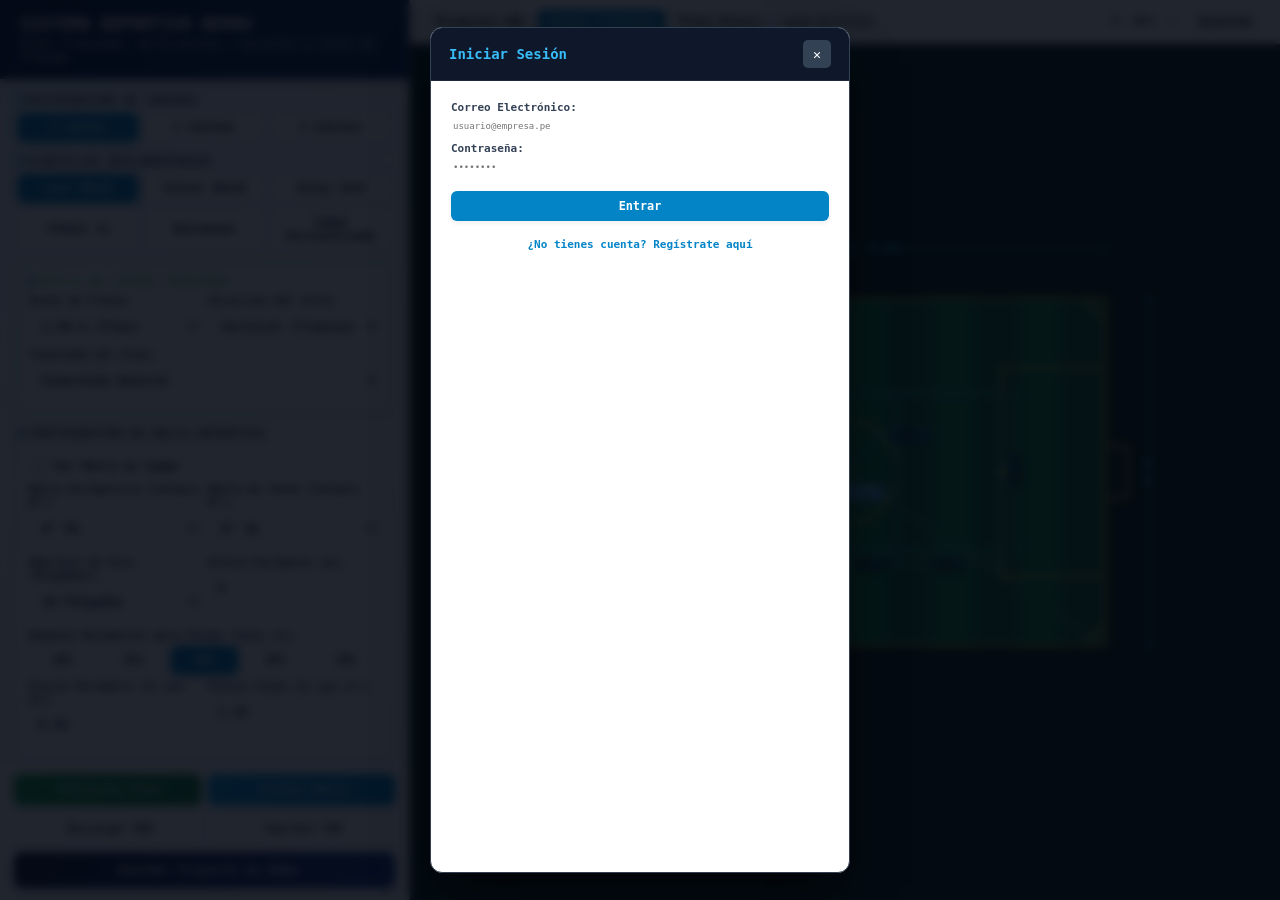
==== commit 97311105: "Mejora diseno de botones de accion lateral" ====
--- a/index.html
+++ b/index.html
@@ -7,17 +7,29 @@
   <meta name="apple-mobile-web-app-status-bar-style" content="black-translucent">
   <meta name="mobile-web-app-capable" content="yes">
   <meta name="theme-color" content="#091e3a">
-  <title>Plano CAD Deportivo Profesional - Grass Franjeado y Replanteo</title>
+  <title>Plano Deportivo Profesional - Grass Franjeado y Replanteo</title>
   <link rel="stylesheet" href="styles.css">
 </head>
 <body>
 
   <!-- Barra de Configuración Lateral -->
   <aside>
-    <div class="header">
-      <h1>CAD Sport Replanteo Pro</h1>
-      <p>Grass franjeado, multicanchas, replanteo y cotas de trazado</p>
-    </div>
+ <div class="header">
+   <h1>SISTEMA DEPORTIVO BERRU</h1>
+   <p>Grass franjeado, multicanchas, replanteo y cotas de trazado</p>
+  <div id="user-session-bar" style="display: none; margin-top: 12px; padding: 8px 10px; background: linear-gradient(135deg, rgba(2, 132, 199, 0.28), rgba(15, 23, 42, 0.75)); border: 1px solid rgba(56, 189, 248, 0.45); border-radius: 8px; align-items: center; justify-content: space-between; box-shadow: 0 4px 12px rgba(0, 0, 0, 0.25);">
+        <div style="display: flex; align-items: center; gap: 9px; overflow: hidden;">
+          <div id="user-avatar-initials" style="width: 30px; height: 30px; border-radius: 50%; background: linear-gradient(135deg, #0ea5e9, #2563eb); color: #ffffff; font-weight: 800; font-size: 12px; display: flex; align-items: center; justify-content: center; flex-shrink: 0; border: 1.5px solid #7dd3fc; box-shadow: 0 2px 6px rgba(14, 165, 233, 0.4);">GB</div>
+          <div style="display: flex; flex-direction: column; overflow: hidden;">
+            <span id="user-display-name" style="font-weight: 700; font-size: 12px; color: #ffffff; white-space: nowrap; overflow: hidden; text-overflow: ellipsis; letter-spacing: 0.2px;"></span>
+            <span style="font-size: 9.5px; color: #4ade80; font-weight: 600; display: flex; align-items: center; gap: 4px;">
+              <span style="width: 6px; height: 6px; background: #4ade80; border-radius: 50%; display: inline-block; box-shadow: 0 0 6px #4ade80;"></span> Sesión activa
+            </span>
+          </div>
+        </div>
+        <button type="button" onclick="cerrarSesionUsuario()" style="background: linear-gradient(135deg, #ef4444, #dc2626); color: #ffffff; border: 1px solid rgba(255,255,255,0.2); border-radius: 6px; padding: 5px 10px; font-size: 10px; font-weight: 700; cursor: pointer; box-shadow: 0 2px 6px rgba(239, 68, 68, 0.35); flex-shrink: 0;">Salir</button>
+      </div>
+ </div>
     
     <div class="content">
       
@@ -473,15 +485,35 @@
     </div>
 
     <!-- Botones de Acción -->
-    <div class="actions">
-      <button class="btn-action quotation-btn" onclick="openQuotationModal()">📋 Formato de Cotización</button>
-      <button class="btn-action primary" onclick="downloadImage()">Descargar PNG</button>
-      <button class="btn-action secondary" onclick="printCleanPdf()">Imprimir PDF Plano</button>
-      <button type="button" class="btn-action net-btn" onclick="openNetQuotationModal()">🕸️ Cotización de Malla</button>
-      <button type="button" class="btn-action" onclick="guardarProyectoPrompt()" style="background:#0284c7;">💾 Guardar en Base de Datos</button>
+    <div class="actions" style="padding: 12px 14px; background: #f8fafc; border-top: 1px solid #e2e8f0; display: flex; flex-direction: column; gap: 8px;">
+      
+      <!-- Grupo 1: Cotizaciones Comerciales -->
+      <div style="display: grid; grid-template-columns: 1fr 1fr; gap: 7px;">
+        <button type="button" class="btn-action quotation-btn" onclick="openQuotationModal()" style="margin: 0; padding: 9px 8px; font-size: 11px; font-weight: 700; border-radius: 7px; background: linear-gradient(135deg, #16a34a, #15803d); color: #ffffff; border: none; box-shadow: 0 2px 5px rgba(22, 163, 74, 0.28); display: flex; align-items: center; justify-content: center; gap: 5px; cursor: pointer;">
+          <span></span><span>Cotización Grass</span>
+        </button>
+        <button type="button" class="btn-action net-btn" onclick="openNetQuotationModal()" style="margin: 0; padding: 9px 8px; font-size: 11px; font-weight: 700; border-radius: 7px; background: linear-gradient(135deg, #0ea5e9, #0284c7); color: #ffffff; border: none; box-shadow: 0 2px 5px rgba(14, 165, 233, 0.28); display: flex; align-items: center; justify-content: center; gap: 5px; cursor: pointer;">
+          <span></span><span>Cotizar Malla</span>
+        </button>
+      </div>
+
+      <!-- Grupo 2: Exportación de Planos -->
+      <div style="display: grid; grid-template-columns: 1fr 1fr; gap: 7px;">
+        <button type="button" class="btn-action primary" onclick="downloadImage()" style="margin: 0; padding: 8px; font-size: 11px; font-weight: 600; border-radius: 7px; background: #ffffff; color: #0f172a; border: 1px solid #cbd5e1; box-shadow: 0 1px 2px rgba(0, 0, 0, 0.05); display: flex; align-items: center; justify-content: center; gap: 5px; cursor: pointer;">
+          <span></span><span>Descargar PNG</span>
+        </button>
+        <button type="button" class="btn-action secondary" onclick="printCleanPdf()" style="margin: 0; padding: 8px; font-size: 11px; font-weight: 600; border-radius: 7px; background: #ffffff; color: #0f172a; border: 1px solid #cbd5e1; box-shadow: 0 1px 2px rgba(0, 0, 0, 0.05); display: flex; align-items: center; justify-content: center; gap: 5px; cursor: pointer;">
+          <span></span><span>Imprimir PDF</span>
+        </button>
+      </div>
+
+      <!-- Grupo 3: Acción Principal en la Nube (Neon PostgreSQL) -->
+      <button type="button" class="btn-action" onclick="guardarProyectoPrompt()" style="width: 100%; margin: 0; padding: 10px 12px; font-size: 12px; font-weight: 700; letter-spacing: 0.3px; border-radius: 8px; background: linear-gradient(135deg, #0f172a, #1e3a8a); color: #ffffff; border: 1px solid rgba(56, 189, 248, 0.45); box-shadow: 0 4px 10px rgba(15, 23, 42, 0.25); display: flex; align-items: center; justify-content: center; gap: 7px; cursor: pointer;">
+        <span></span><span>Guardar Proyecto en Nube</span>
+      </button>
+
     </div>
   </aside>
-
   <!-- Lienzo Principal -->
   <main>
     <div class="top-toolbar">
--- a/styles.css
+++ b/styles.css
@@ -1062,234 +1062,211 @@
   body:not(.printing-net-quotation) #modal-net-quotation { display: none !important; }
 }
 /* =========================================================
-   DISEÑO RESPONSIVO MULTI-DISPOSITIVO (iOS, ANDROID, TABLET, PC)
+   DISEÑO RESPONSIVO AVANZADO PARA SMARTPHONES Y TABLETS
    ========================================================= */
 
-html, body {
-  height: 100dvh; /* Soporte dinámico para barras de navegación en Safari iOS y Chrome Android */
-  overscroll-behavior: none;
-}
-
-.canvas-container,
-canvas#cv {
-  touch-action: none; /* Evita que el navegador haga scroll/refresh al mover o pellizcar el plano */
-  -webkit-user-select: none;
-  user-select: none;
-}
-
-/* Evita que iOS Safari haga zoom automático al tocar inputs menores a 16px */
-@supports (-webkit-touch-callout: none) {
-  input[type="number"],
-  input[type="text"],
-  input[type="email"],
-  input[type="password"],
-  select,
-  textarea {
-    font-size: 16px !important;
-  }
-}
-
-/* Tablets y Laptops pequeñas (hasta 1024px) */
-@media screen and (max-width: 1024px) {
-  aside {
-    width: 340px;
-    min-width: 340px;
-    max-width: 340px;
-  }
-
-  .top-toolbar {
-    padding: 0 10px;
-    gap: 8px;
-  }
-
-  .theme-btn {
-    padding: 5px 7px;
-    font-size: 0.68rem;
-  }
-}
-
-/* Móviles y Tablets en vertical (hasta 768px) */
 @media screen and (max-width: 768px) {
   body {
-    flex-direction: column-reverse; /* Lienzo CAD arriba, panel de herramientas abajo */
+    flex-direction: column-reverse;
     height: 100dvh;
+    width: 100vw;
     overflow: hidden;
-  }
-
+    position: fixed;
+  }
+
+  /* Lienzo superior: se le da prioridad visual limpia */
   main {
     width: 100%;
-    height: 46dvh;
-    min-height: 240px;
+    height: 52dvh;
+    min-height: 250px;
     flex: none;
-    border-bottom: 2px solid #cbd5e1;
-  }
-
+    border-bottom: 2px solid #0284c7;
+    position: relative;
+    background: #0f172a;
+  }
+
+  /* Barra superior compacta con scroll táctil sin cortes */
+  .top-toolbar {
+    height: 40px;
+    min-height: 40px;
+    padding: 4px 8px;
+    display: flex;
+    justify-content: space-between;
+    align-items: center;
+    background: #0b111e;
+    border-bottom: 1px solid #1e293b;
+    gap: 8px;
+  }
+
+  .theme-toggle {
+    display: flex;
+    gap: 4px;
+    overflow-x: auto;
+    white-space: nowrap;
+    -webkit-overflow-scrolling: touch;
+    scrollbar-width: none;
+    flex: 1;
+  }
+  .theme-toggle::-webkit-scrollbar { display: none; }
+
+  .theme-btn {
+    padding: 4px 8px;
+    font-size: 0.65rem;
+    flex-shrink: 0;
+    border-radius: 4px;
+  }
+
+  .zoom-ctrls {
+    flex-shrink: 0;
+    gap: 4px;
+    font-size: 0.65rem;
+  }
+
+  .zoom-btn {
+    width: 26px;
+    height: 26px;
+    padding: 0;
+    display: inline-flex;
+    align-items: center;
+    justify-content: center;
+    font-size: 0.8rem;
+  }
+
+  .btn-auto {
+    width: auto;
+    padding: 0 6px;
+  }
+
+  /* Panel inferior con scroll suave e independiente */
   aside {
-    width: 100%;
-    min-width: 100%;
-    max-width: 100%;
-    height: 54dvh;
+    width: 100% !important;
+    min-width: 100% !important;
+    max-width: 100% !important;
+    height: 48dvh;
     flex: 1;
     border-right: none;
-    box-shadow: 0 -4px 16px rgba(15, 23, 42, 0.12);
+    box-shadow: 0 -6px 20px rgba(0, 0, 0, 0.25);
+    display: flex;
+    flex-direction: column;
+    overflow: hidden;
   }
 
   .header {
-    padding: 10px 14px;
+    padding: 8px 14px;
+    display: flex;
+    justify-content: space-between;
+    align-items: center;
+    flex-shrink: 0;
   }
 
   .header h1 {
-    font-size: 0.95rem;
+    font-size: 0.85rem;
+    margin: 0;
   }
 
   .header p {
-    font-size: 0.68rem;
+    display: none; /* Se oculta el subtítulo largo en móviles para ganar espacio útil */
   }
 
   .content {
-    padding: 12px 14px;
+    flex: 1;
+    overflow-y: auto;
+    padding: 10px 12px;
+    gap: 12px;
     -webkit-overflow-scrolling: touch;
   }
 
-  /* Barra superior táctil con scroll horizontal si no cabe */
-  .top-toolbar {
-    height: auto;
-    min-height: 44px;
+  /* Botonera de acciones inferior compacta */
+  .actions {
     padding: 6px 10px;
-    padding-top: max(6px, env(safe-area-inset-top));
+    padding-bottom: max(6px, env(safe-area-inset-bottom));
+    display: grid;
+    grid-template-columns: 1fr 1fr;
+    gap: 5px;
+    flex-shrink: 0;
+    background: #e2e8f0;
+  }
+
+  .btn-action {
+    padding: 6px 4px;
+    font-size: 0.70rem;
+    min-height: 32px;
+    border-radius: 4px;
+  }
+
+  .btn-action.quotation-btn {
+    grid-column: 1 / 2;
+    flex-basis: auto;
+  }
+
+  .btn-action.net-btn {
+    grid-column: 2 / 3;
+    flex-basis: auto;
+    margin-top: 0;
+  }
+
+  .actions button:nth-child(5) {
+    grid-column: span 2; /* Guardar en base de datos ocupa el ancho completo */
+  }
+
+  /* Ajuste de inputs y botones de selección */
+  .btn-grid {
+    gap: 4px;
+  }
+
+  .btn {
+    padding: 7px 4px;
+    font-size: 0.70rem;
+    min-height: 32px;
+  }
+
+  .input-row {
+    gap: 6px;
+  }
+
+  input[type="number"], select {
+    padding: 5px 6px;
+    font-size: 0.75rem;
+  }
+
+  .metrics {
+    padding: 8px;
+    gap: 6px;
+  }
+
+  .metric-box div:last-child {
+    font-size: 0.82rem;
+  }
+
+  /* Ventanas Modales en Móviles */
+  .modal-overlay {
+    padding: 0;
+  }
+
+  .modal-window {
+    width: 100vw;
+    height: 100dvh;
+    border-radius: 0;
+    border: none;
+  }
+
+  .modal-bar {
+    padding: 8px 12px;
     flex-wrap: wrap;
     gap: 6px;
   }
 
-  .theme-toggle {
-    overflow-x: auto;
-    max-width: 100%;
-    padding-bottom: 2px;
-    -webkit-overflow-scrolling: touch;
-  }
-
-  .theme-btn {
-    white-space: nowrap;
-    padding: 6px 10px;
-    font-size: 0.72rem;
-  }
-
-  .zoom-ctrls {
-    margin-left: auto;
-  }
-
-  .zoom-btn {
-    min-width: 32px;
-    height: 32px;
-    font-size: 0.85rem;
-  }
-
-  /* Botones más cómodos para el dedo */
-  .btn {
-    padding: 9px 6px;
-    font-size: 0.75rem;
-    min-height: 36px;
-  }
-
-  .checkbox-item,
-  .checkbox-inner-label {
-    padding: 8px 10px;
-    min-height: 38px;
-  }
-
-  .actions {
-    padding: 10px 12px;
-    padding-bottom: max(10px, env(safe-area-inset-bottom));
-    display: grid;
-    grid-template-columns: 1fr 1fr;
-    gap: 6px;
-  }
-
-  .btn-action {
-    min-height: 38px;
-    font-size: 0.75rem;
-  }
-
-  .btn-action.quotation-btn,
-  .btn-action.net-btn {
-    grid-column: span 2;
-  }
-
-  /* Modales de Cotización adaptables a pantalla táctil */
-  .modal-overlay {
-    padding: 6px;
-  }
-
-  .modal-window {
-    width: 100%;
-    max-width: 100vw;
-    height: 96dvh;
-    border-radius: 8px;
-  }
-
-  .modal-bar {
-    flex-direction: column;
-    align-items: flex-start;
-    gap: 8px;
-    padding: 10px 12px;
+  .modal-title-group h2 {
+    font-size: 0.80rem;
+  }
+
+  .modal-hint {
+    display: none;
   }
 
   .modal-bar-actions {
     width: 100%;
-    justify-content: space-between;
-    flex-wrap: wrap;
-  }
-
-  .quote-sheet-wrapper {
-    padding: 10px;
-    justify-content: flex-start;
-    overflow-x: auto;
-    -webkit-overflow-scrolling: touch;
-  }
-
-  .quote-paper {
-    min-width: 780px; /* Mantiene el formato A4 intacto permitiendo deslizar horizontalmente en móvil */
-  }
-}
-
-/* Teléfonos muy compactos (hasta 420px) */
-@media screen and (max-width: 420px) {
-  .btn-grid {
-    grid-template-columns: repeat(2, 1fr);
-  }
-
-  .color-swatch-group {
-    grid-template-columns: repeat(2, 1fr);
-  }
-
-  .input-row {
-    grid-template-columns: 1fr;
-  }
-
-  .metrics {
-    grid-template-columns: 1fr;
-  }
-
-  .col-span-2 {
-    grid-column: span 1;
-  }
-}
-
-/* Modo horizontal en teléfonos (Landscape) */
-@media screen and (max-height: 500px) and (orientation: landscape) {
-  body {
-    flex-direction: row;
-  }
-
-  aside {
-    width: 300px;
-    min-width: 300px;
-    max-width: 300px;
-    height: 100dvh;
-  }
-
-  main {
-    height: 100dvh;
-    border-bottom: none;
+    justify-content: flex-end;
+    gap: 6px;
   }
 }
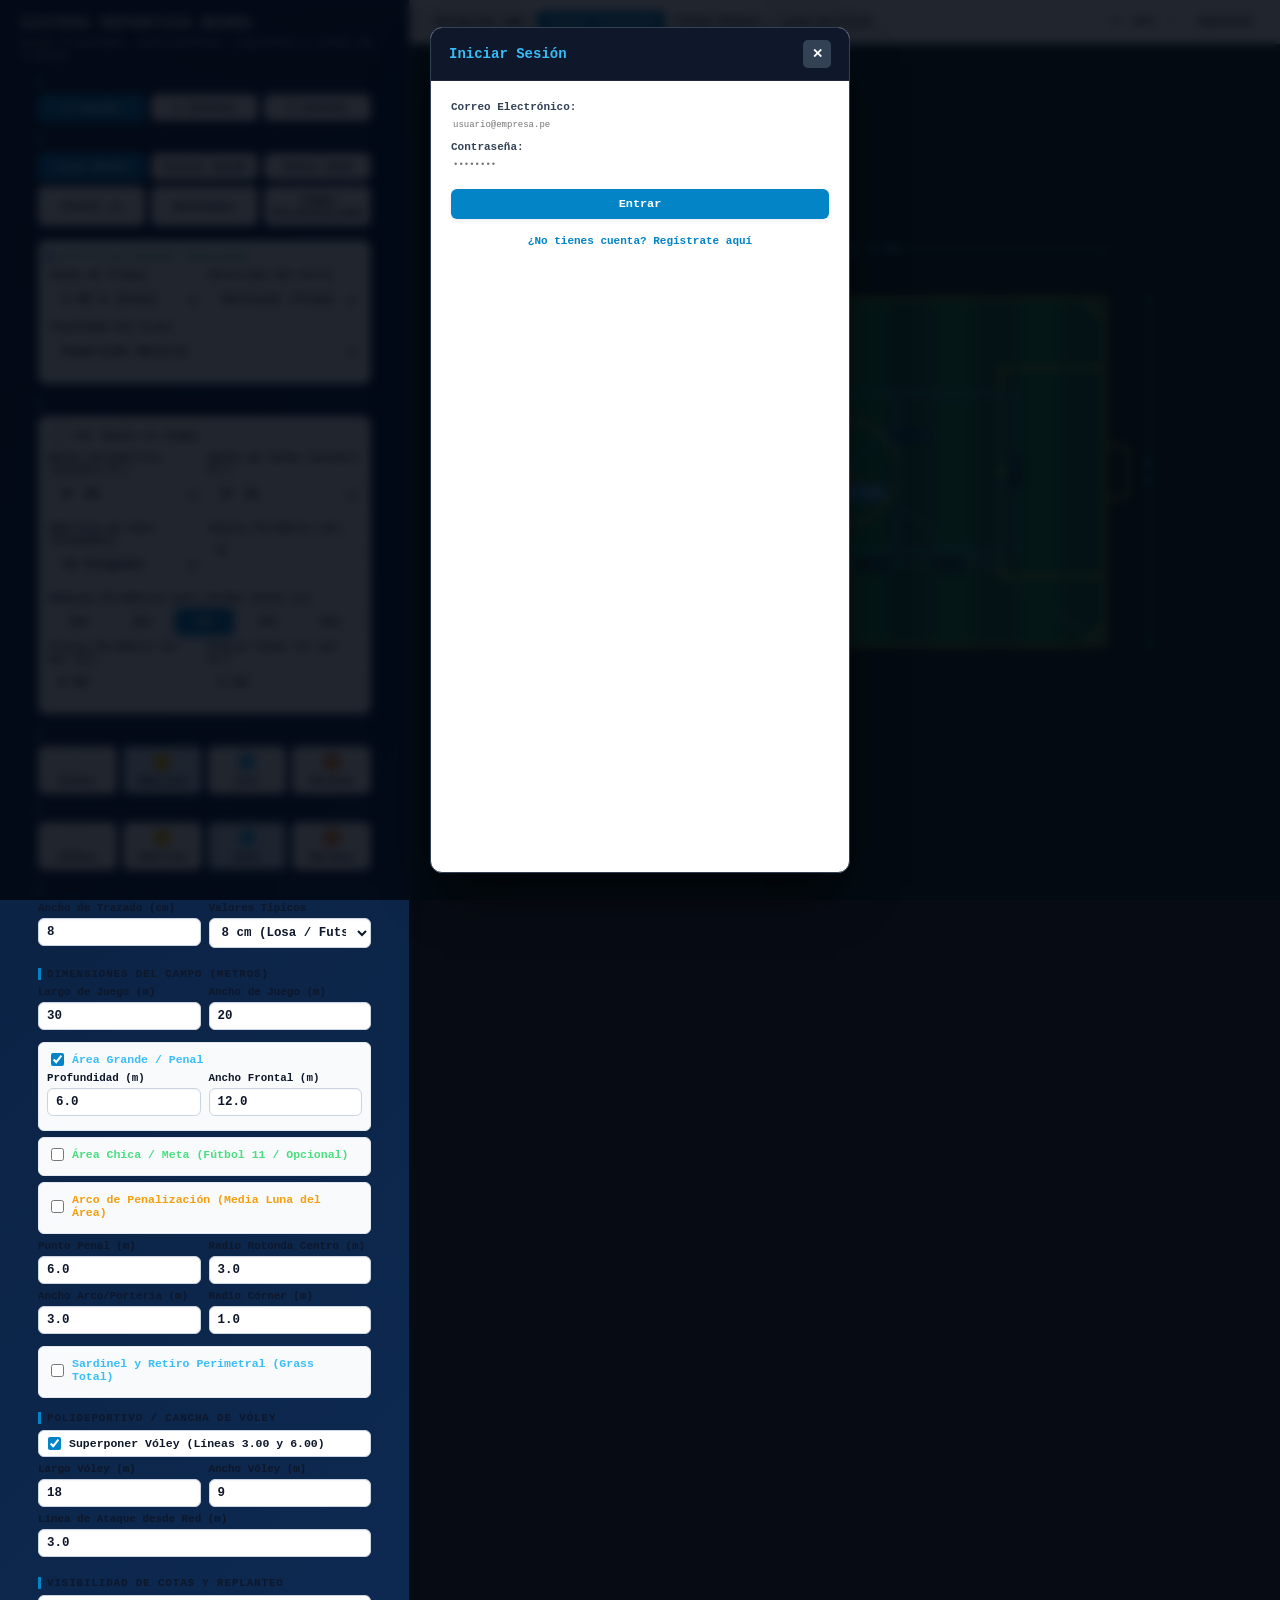
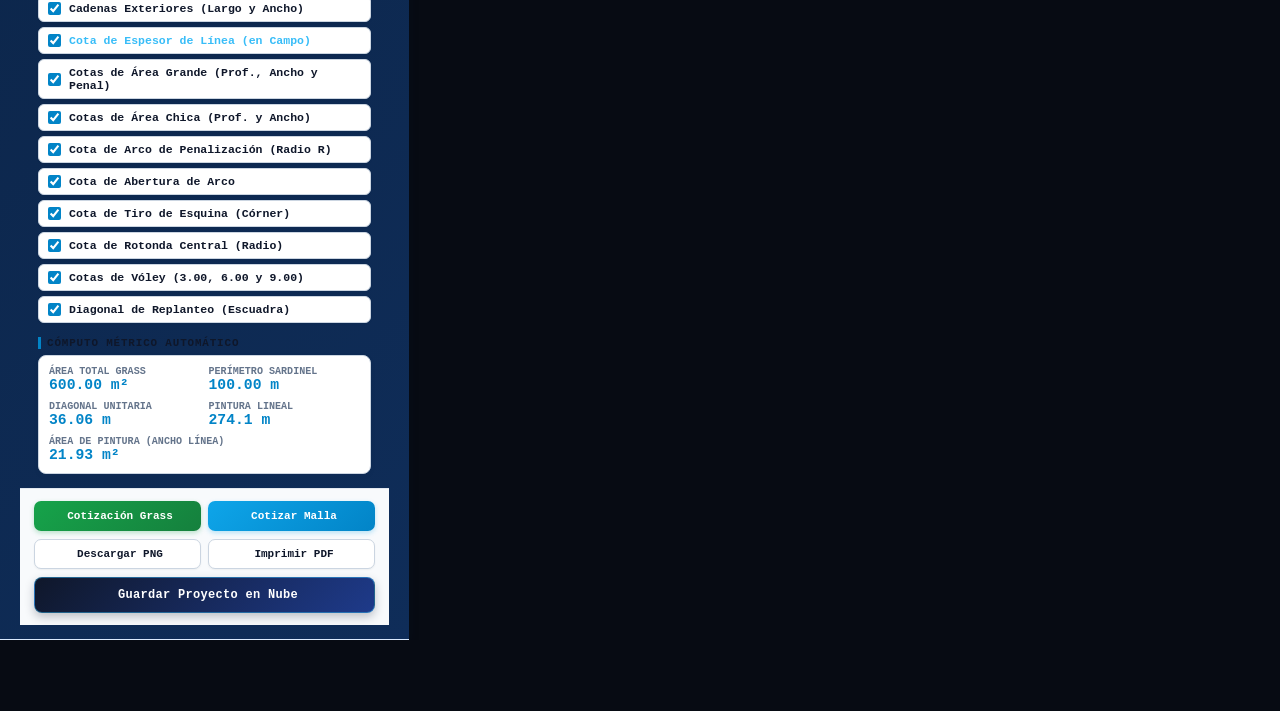
==== commit d9d32a7d: "Diseno ejecutivo para tarjeta de perfil de usuario" ====
--- a/index.html
+++ b/index.html
@@ -17,19 +17,30 @@
  <div class="header">
    <h1>SISTEMA DEPORTIVO BERRU</h1>
    <p>Grass franjeado, multicanchas, replanteo y cotas de trazado</p>
-  <div id="user-session-bar" style="display: none; margin-top: 12px; padding: 8px 10px; background: linear-gradient(135deg, rgba(2, 132, 199, 0.28), rgba(15, 23, 42, 0.75)); border: 1px solid rgba(56, 189, 248, 0.45); border-radius: 8px; align-items: center; justify-content: space-between; box-shadow: 0 4px 12px rgba(0, 0, 0, 0.25);">
-        <div style="display: flex; align-items: center; gap: 9px; overflow: hidden;">
-          <div id="user-avatar-initials" style="width: 30px; height: 30px; border-radius: 50%; background: linear-gradient(135deg, #0ea5e9, #2563eb); color: #ffffff; font-weight: 800; font-size: 12px; display: flex; align-items: center; justify-content: center; flex-shrink: 0; border: 1.5px solid #7dd3fc; box-shadow: 0 2px 6px rgba(14, 165, 233, 0.4);">GB</div>
-          <div style="display: flex; flex-direction: column; overflow: hidden;">
-            <span id="user-display-name" style="font-weight: 700; font-size: 12px; color: #ffffff; white-space: nowrap; overflow: hidden; text-overflow: ellipsis; letter-spacing: 0.2px;"></span>
-            <span style="font-size: 9.5px; color: #4ade80; font-weight: 600; display: flex; align-items: center; gap: 4px;">
-              <span style="width: 6px; height: 6px; background: #4ade80; border-radius: 50%; display: inline-block; box-shadow: 0 0 6px #4ade80;"></span> Sesión activa
-            </span>
-          </div>
-        </div>
-        <button type="button" onclick="cerrarSesionUsuario()" style="background: linear-gradient(135deg, #ef4444, #dc2626); color: #ffffff; border: 1px solid rgba(255,255,255,0.2); border-radius: 6px; padding: 5px 10px; font-size: 10px; font-weight: 700; cursor: pointer; box-shadow: 0 2px 6px rgba(239, 68, 68, 0.35); flex-shrink: 0;">Salir</button>
-      </div>
- </div>
+ <div id="user-session-bar" style="display: none; margin-top: 14px; padding: 10px 12px; background: linear-gradient(145deg, rgba(15, 23, 42, 0.85), rgba(30, 58, 138, 0.45)); backdrop-filter: blur(10px); -webkit-backdrop-filter: blur(10px); border: 1px solid rgba(56, 189, 248, 0.35); border-top: 1px solid rgba(125, 211, 252, 0.5); border-radius: 12px; align-items: center; justify-content: space-between; gap: 10px; box-shadow: 0 8px 20px -4px rgba(2, 6, 23, 0.55), inset 0 1px 0 rgba(255, 255, 255, 0.08);">
+        <div style="display: flex; align-items: center; gap: 11px; min-width: 0;">
+          <!-- Avatar con anillo e indicador de estado integrado -->
+          <div style="position: relative; flex-shrink: 0;">
+            <div id="user-avatar-initials" style="width: 36px; height: 36px; border-radius: 10px; background: linear-gradient(135deg, #0284c7 0%, #1d4ed8 100%); color: #ffffff; font-weight: 800; font-size: 13px; letter-spacing: 0.5px; display: flex; align-items: center; justify-content: center; border: 1px solid rgba(186, 230, 253, 0.6); box-shadow: 0 4px 10px rgba(2, 132, 199, 0.35);">GB</div>
+            <span title="Conectado a Neon DB" style="position: absolute; bottom: -2px; right: -2px; width: 10px; height: 10px; background: #22c55e; border: 2px solid #0f172a; border-radius: 50%; box-shadow: 0 0 8px #22c55e;"></span>
+          </div>
+
+          <!-- Nombre y subtítulo técnico -->
+          <div style="display: flex; flex-direction: column; min-width: 0; gap: 2px;">
+            <span id="user-display-name" style="font-weight: 700; font-size: 12.5px; color: #f8fafc; white-space: nowrap; overflow: hidden; text-overflow: ellipsis; text-transform: capitalize; letter-spacing: 0.15px;"></span>
+            <div style="display: flex; align-items: center; gap: 6px;">
+              <span style="font-size: 9px; font-weight: 700; letter-spacing: 0.6px; text-transform: uppercase; color: #38bdf8; background: rgba(56, 189, 248, 0.14); border: 1px solid rgba(56, 189, 248, 0.3); padding: 1px 5px; border-radius: 4px;">CAD PRO</span>
+              <span style="font-size: 10px; color: #94a3b8; font-weight: 500;">En línea</span>
+            </div>
+          </div>
+        </div>
+
+        <!-- Botón Salir refinado con icono SVG -->
+        <button type="button" onclick="cerrarSesionUsuario()" title="Cerrar sesión" style="background: rgba(239, 68, 68, 0.14); color: #fca5a5; border: 1px solid rgba(239, 68, 68, 0.4); border-radius: 8px; padding: 6px 10px; font-size: 10.5px; font-weight: 700; cursor: pointer; display: flex; align-items: center; gap: 5px; flex-shrink: 0; transition: all 0.2s ease;" onmouseover="this.style.background='#ef4444'; this.style.color='#ffffff';" onmouseout="this.style.background='rgba(239, 68, 68, 0.14)'; this.style.color='#fca5a5';">
+          <svg width="12" height="12" viewBox="0 0 24 24" fill="none" stroke="currentColor" stroke-width="2.4" stroke-linecap="round" stroke-linejoin="round"><path d="M9 21H5a2 2 0 0 1-2-2V5a2 2 0 0 1 2-2h4"/><polyline points="16 17 21 12 16 7"/><line x1="21" y1="12" x2="9" y2="12"/></svg>
+          <span>Salir</span>
+        </button>
+      </div>
     
     <div class="content">
       
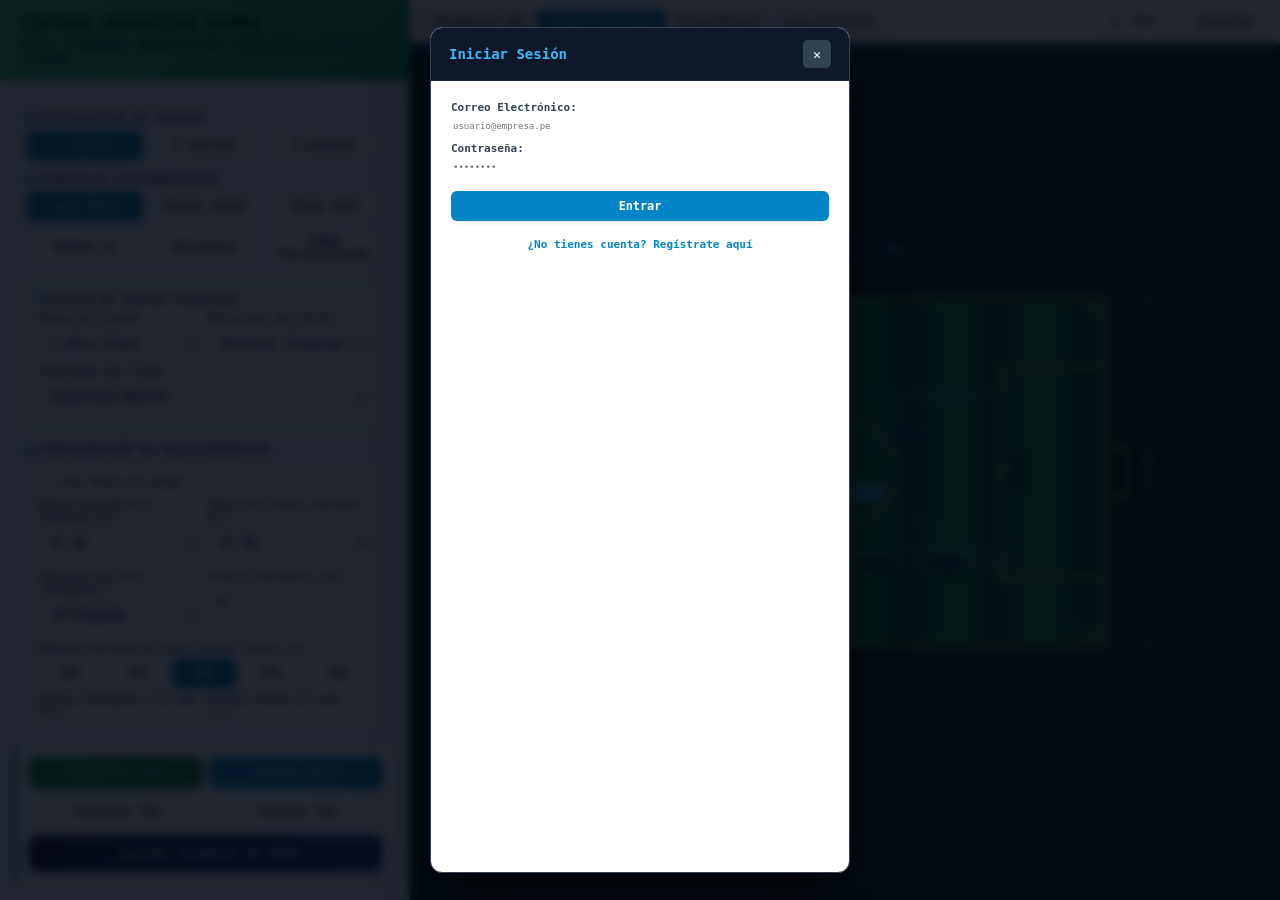
==== commit 035eb892: "Aplica diseno sobrio profesional en cabecera y perfil" ====
--- a/index.html
+++ b/index.html
@@ -14,34 +14,32 @@
 
   <!-- Barra de Configuración Lateral -->
   <aside>
- <div class="header">
-   <h1>SISTEMA DEPORTIVO BERRU</h1>
-   <p>Grass franjeado, multicanchas, replanteo y cotas de trazado</p>
- <div id="user-session-bar" style="display: none; margin-top: 14px; padding: 10px 12px; background: linear-gradient(145deg, rgba(15, 23, 42, 0.85), rgba(30, 58, 138, 0.45)); backdrop-filter: blur(10px); -webkit-backdrop-filter: blur(10px); border: 1px solid rgba(56, 189, 248, 0.35); border-top: 1px solid rgba(125, 211, 252, 0.5); border-radius: 12px; align-items: center; justify-content: space-between; gap: 10px; box-shadow: 0 8px 20px -4px rgba(2, 6, 23, 0.55), inset 0 1px 0 rgba(255, 255, 255, 0.08);">
+<div class="header" style="flex-shrink: 0; background: linear-gradient(135deg, #4ade80 0%, #22c55e 55%, #16a34a 100%) !important; border-bottom: 1.5px solid #0f172a;">
+      <h1 style="color: #020c07; font-weight: 900; letter-spacing: 0.3px;">SISTEMA DEPORTIVO BERRU</h1>
+      <p style="color: #0f172a; font-weight: 600;">Grass franjeado, multicanchas, replanteo y cotas de trazado</p>
+      <div id="user-session-bar" style="display: none; margin-top: 14px; padding: 10px 12px; background: #0f172a; border: 1px solid #334155; border-top: 1px solid #64748b; border-radius: 12px; align-items: center; justify-content: space-between; gap: 10px; box-shadow: 0 8px 20px -4px rgba(2, 6, 23, 0.45);">
         <div style="display: flex; align-items: center; gap: 11px; min-width: 0;">
-          <!-- Avatar con anillo e indicador de estado integrado -->
           <div style="position: relative; flex-shrink: 0;">
-            <div id="user-avatar-initials" style="width: 36px; height: 36px; border-radius: 10px; background: linear-gradient(135deg, #0284c7 0%, #1d4ed8 100%); color: #ffffff; font-weight: 800; font-size: 13px; letter-spacing: 0.5px; display: flex; align-items: center; justify-content: center; border: 1px solid rgba(186, 230, 253, 0.6); box-shadow: 0 4px 10px rgba(2, 132, 199, 0.35);">GB</div>
-            <span title="Conectado a Neon DB" style="position: absolute; bottom: -2px; right: -2px; width: 10px; height: 10px; background: #22c55e; border: 2px solid #0f172a; border-radius: 50%; box-shadow: 0 0 8px #22c55e;"></span>
-          </div>
-
-          <!-- Nombre y subtítulo técnico -->
+            <div id="user-avatar-initials" style="width: 36px; height: 36px; border-radius: 10px; background: #ffffff; color: #021711; font-weight: 900; font-size: 13px; letter-spacing: 0.5px; display: flex; align-items: center; justify-content: center; border: 2px solid #4ade80; box-shadow: 0 2px 8px rgba(0, 0, 0, 0.3);">GB</div>
+            <span title="Conectado a Neon DB" style="position: absolute; bottom: -2px; right: -2px; width: 10px; height: 10px; background: #4ade80; border: 2px solid #0f172a; border-radius: 50%; box-shadow: 0 0 8px #4ade80;"></span>
+          </div>
           <div style="display: flex; flex-direction: column; min-width: 0; gap: 2px;">
-            <span id="user-display-name" style="font-weight: 700; font-size: 12.5px; color: #f8fafc; white-space: nowrap; overflow: hidden; text-overflow: ellipsis; text-transform: capitalize; letter-spacing: 0.15px;"></span>
+            <span id="user-display-name" style="font-weight: 700; font-size: 12.5px; color: #ffffff; white-space: nowrap; overflow: hidden; text-overflow: ellipsis; text-transform: capitalize; letter-spacing: 0.15px;"></span>
             <div style="display: flex; align-items: center; gap: 6px;">
-              <span style="font-size: 9px; font-weight: 700; letter-spacing: 0.6px; text-transform: uppercase; color: #38bdf8; background: rgba(56, 189, 248, 0.14); border: 1px solid rgba(56, 189, 248, 0.3); padding: 1px 5px; border-radius: 4px;">CAD PRO</span>
-              <span style="font-size: 10px; color: #94a3b8; font-weight: 500;">En línea</span>
-            </div>
-          </div>
-        </div>
-
-        <!-- Botón Salir refinado con icono SVG -->
-        <button type="button" onclick="cerrarSesionUsuario()" title="Cerrar sesión" style="background: rgba(239, 68, 68, 0.14); color: #fca5a5; border: 1px solid rgba(239, 68, 68, 0.4); border-radius: 8px; padding: 6px 10px; font-size: 10.5px; font-weight: 700; cursor: pointer; display: flex; align-items: center; gap: 5px; flex-shrink: 0; transition: all 0.2s ease;" onmouseover="this.style.background='#ef4444'; this.style.color='#ffffff';" onmouseout="this.style.background='rgba(239, 68, 68, 0.14)'; this.style.color='#fca5a5';">
-          <svg width="12" height="12" viewBox="0 0 24 24" fill="none" stroke="currentColor" stroke-width="2.4" stroke-linecap="round" stroke-linejoin="round"><path d="M9 21H5a2 2 0 0 1-2-2V5a2 2 0 0 1 2-2h4"/><polyline points="16 17 21 12 16 7"/><line x1="21" y1="12" x2="9" y2="12"/></svg>
+              <span style="font-size: 9px; font-weight: 800; letter-spacing: 0.6px; text-transform: uppercase; color: #010a07; background: #ffffff; padding: 1px 6px; border-radius: 4px;">SYSTEM-BERRU</span>
+              <span style="font-size: 10px; color: #e2e8f0; font-weight: 500;">En línea</span>
+            </div>
+          </div>
+        </div>
+        <button type="button" onclick="cerrarSesionUsuario()" title="Cerrar sesión" style="background: #ffffff; color: #020617; border: 1px solid #cbd5e1; border-radius: 8px; padding: 6px 10px; font-size: 10.5px; font-weight: 800; cursor: pointer; display: flex; align-items: center; gap: 5px; flex-shrink: 0; transition: all 0.2s ease;" onmouseover="this.style.background='#ef4444'; this.style.color='#ffffff'; this.style.borderColor='#ef4444';" onmouseout="this.style.background='#ffffff'; this.style.color='#020617'; this.style.borderColor='#cbd5e1';">
+          <svg width="12" height="12" viewBox="0 0 24 24" fill="none" stroke="currentColor" stroke-width="2.5" stroke-linecap="round" stroke-linejoin="round"><path d="M9 21H5a2 2 0 0 1-2-2V5a2 2 0 0 1 2-2h4"/><polyline points="16 17 21 12 16 7"/><line x1="21" y1="12" x2="9" y2="12"/></svg>
           <span>Salir</span>
         </button>
       </div>
-    
+    </div>
+    <div class="content" style="background: #f8fafc;">
+
+      <!-- Distribución de canchas -->
     <div class="content">
       
 
@@ -587,9 +585,9 @@
           <span class="modal-hint">Ingresa o edita los datos directamente sobre los campos. Los totales se calcularán de inmediato.</span>
         </div>
         <div class="modal-bar-actions">
-          <button class="btn-tool-quote" onclick="addQuoteRow()">➕ Fila</button>
-          <button class="btn-tool-quote secondary" onclick="clearQuotationFields()">🧹 Limpiar</button>
-          <button class="btn-print-quote" onclick="printQuotationOnly()">🖨️ Imprimir</button>
+          <button class="btn-tool-quote" onclick="addQuoteRow()"> Fila</button>
+          <button class="btn-tool-quote secondary" onclick="clearQuotationFields()"> Limpiar</button>
+          <button class="btn-print-quote" onclick="printQuotationOnly()"> Imprimir</button>
           <button class="btn-close-quote" onclick="closeQuotationModal()">✕</button>
         </div>
       </div>
@@ -762,9 +760,9 @@
           <span class="modal-hint">Formato técnico editable: mallas perimetrales (ml), techo (m²), postes, cables y accesorios</span>
         </div>
         <div class="modal-bar-actions">
-          <button class="btn-tool-quote" onclick="addNetQuoteRow()">➕ Fila</button>
-          <button class="btn-tool-quote secondary" onclick="clearNetQuotationFields()">🧹 Limpiar</button>
-          <button class="btn-print-quote" onclick="printNetQuotationOnly()">🖨️ Imprimir</button>
+          <button class="btn-tool-quote" onclick="addNetQuoteRow()"> Fila</button>
+          <button class="btn-tool-quote secondary" onclick="clearNetQuotationFields()">Limpiar</button>
+          <button class="btn-print-quote" onclick="printNetQuotationOnly()">Imprimir</button>
           <button class="btn-close-quote" onclick="closeNetQuotationModal()">✕</button>
         </div>
       </div>
--- a/styles.css
+++ b/styles.css
@@ -1269,4 +1269,69 @@
     justify-content: flex-end;
     gap: 6px;
   }
+}
+/* =========================================================
+   ACABADO PROFESIONAL PANEL LATERAL (ESTILO CAD SLATE)
+   ========================================================= */
+aside {
+  background: #f1f5f9 !important;
+  border-right: 1px solid #cbd5e1 !important;
+}
+
+aside .content {
+  background: #f1f5f9 !important;
+  padding: 16px 14px !important;
+  display: flex !important;
+  flex-direction: column !important;
+  gap: 14px !important;
+}
+
+/* Tarjetas de configuración (Estilo de Césped, Malla, etc.) */
+aside .content > div[style*="border"],
+aside .control-group,
+aside .section-box {
+  background: #ffffff !important;
+  border: 1px solid #e2e8f0 !important;
+  border-left: 3px solid #0284c7 !important;
+  border-radius: 10px !important;
+  padding: 12px !important;
+  box-shadow: 0 2px 6px rgba(15, 23, 42, 0.04) !important;
+}
+
+/* Títulos de sección técnicos */
+aside h2,
+aside h3,
+aside .section-title {
+  color: #0f172a !important;
+  font-size: 11px !important;
+  font-weight: 800 !important;
+  letter-spacing: 0.6px !important;
+  text-transform: uppercase !important;
+  border-left: 3px solid #0284c7 !important;
+  padding-left: 8px !important;
+}
+
+/* Etiquetas y selectores más limpios */
+aside label {
+  color: #334155 !important;
+  font-size: 11px !important;
+  font-weight: 600 !important;
+}
+
+aside select,
+aside input[type="number"],
+aside input[type="text"] {
+  background: #f8fafc !important;
+  border: 1px solid #cbd5e1 !important;
+  border-radius: 6px !important;
+  color: #0f172a !important;
+  font-size: 11.5px !important;
+  font-weight: 600 !important;
+}
+
+aside select:focus,
+aside input:focus {
+  border-color: #0284c7 !important;
+  outline: none !important;
+  box-shadow: 0 0 0 2px rgba(2, 132, 199, 0.15) !important;
 }
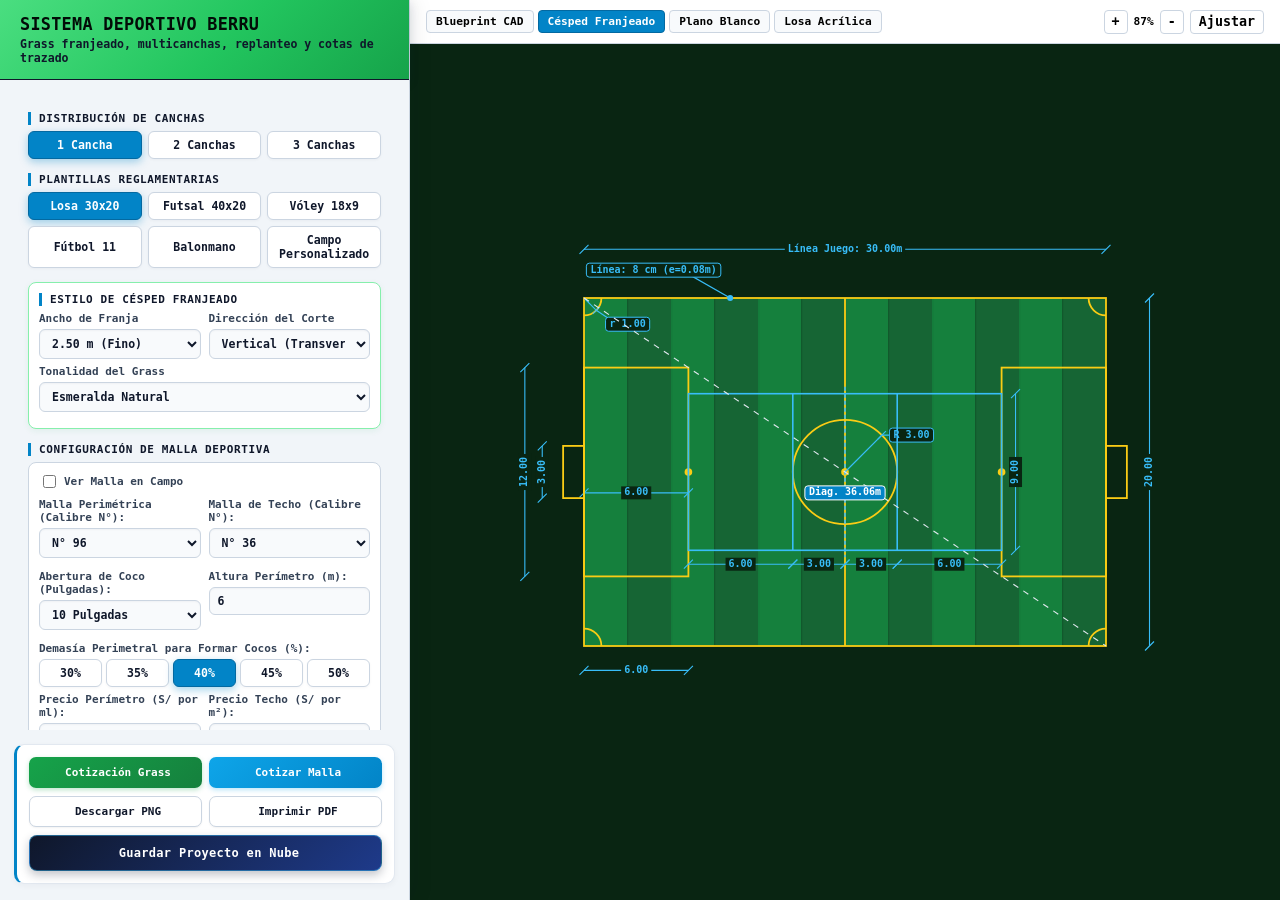
==== commit b582d646: "Agrega modal verde y blanco con recuperacion por palabra secreta" ====
--- a/index.html
+++ b/index.html
@@ -545,37 +545,75 @@
     </div>
   </main>
 
-  <!-- MODAL DE AUTENTICACIÓN / CREAR USUARIO (CONEXIÓN BD) -->
+  <!-- MODAL DE AUTENTICACIÓN / CREAR USUARIO / RECUPERAR CLAVE (CON PALABRA SECRETA) -->
   <div id="modal-auth" class="modal-overlay">
-    <div class="modal-window" style="max-width: 420px; border-radius: 12px; overflow: hidden; background: #ffffff;">
-      <div class="modal-bar" style="background: #0f172a; padding: 12px 18px;">
-        <h2 id="auth-title" style="color: #38bdf8; font-size: 14px; margin: 0;">Iniciar Sesión</h2>
-        <button class="btn-close-quote" onclick="closeAuthModal()">✕</button>
-      </div>
-      <div style="padding: 20px;">
-        <div id="auth-name-group" class="form-group mb-8" style="display: none;">
-          <label style="color: #334155; font-size: 11px; font-weight: bold;">Nombre Completo:</label>
-          <input type="text" id="auth-name" class="tbl-input" placeholder="Ej: Juan Pérez">
-        </div>
-        <div class="form-group mb-8">
-          <label style="color: #334155; font-size: 11px; font-weight: bold;">Correo Electrónico:</label>
-          <input type="email" id="auth-email" class="tbl-input" placeholder="usuario@empresa.pe">
-        </div>
-        <div class="form-group mb-8">
-          <label style="color: #334155; font-size: 11px; font-weight: bold;">Contraseña:</label>
-          <input type="password" id="auth-pass" class="tbl-input" placeholder="••••••••">
-        </div>
-
-        <div style="display: flex; gap: 8px; margin-top: 16px;">
-          <button type="button" class="btn-action primary" id="btn-auth-submit" onclick="submitAuthForm()" style="flex: 1;">Entrar</button>
-        </div>
-        <div style="text-align: center; margin-top: 12px;">
-          <a href="javascript:void(0)" id="toggle-auth-link" onclick="toggleAuthMode()" style="color: #0284c7; font-size: 11px; font-weight: 600; text-decoration: none;">¿No tienes cuenta? Regístrate aquí</a>
+    <div class="modal-window" style="max-width: 460px; border-radius: 14px; overflow: hidden; background: #ffffff; border: 1px solid #bbf7d0; box-shadow: 0 20px 40px rgba(20, 83, 45, 0.25);">
+      <div class="modal-bar" style="background: linear-gradient(135deg, #16a34a 0%, #15803d 100%); padding: 16px 22px; border-bottom: 1px solid #86efac;">
+        <h2 id="auth-title" style="color: #ffffff; font-size: 18px; font-weight: 800; letter-spacing: 0.3px; margin: 0;">Iniciar Sesión</h2>
+        <button class="btn-close-quote" onclick="closeAuthModal()" style="color: #ffffff; background: rgba(255,255,255,0.18); border: 1px solid rgba(255,255,255,0.35); font-size: 15px; border-radius: 6px;">✕</button>
+      </div>
+
+      <!-- VISTA 1: LOGIN Y REGISTRO -->
+      <div id="auth-main-view" style="padding: 24px 26px; background: #ffffff;">
+        <div id="auth-name-group" class="form-group" style="display: none; margin-bottom: 14px;">
+          <label style="display: block; color: #14532d; font-size: 14px; font-weight: 700; margin-bottom: 6px;">Nombre Completo:</label>
+          <input type="text" id="auth-name" class="tbl-input" placeholder="Ej: Juan Pérez" style="width: 100%; font-size: 15px; padding: 11px 13px; height: auto; border-radius: 8px; border: 1px solid #cbd5e1; background: #f8fafc; color: #0f172a;">
+        </div>
+        <div class="form-group" style="margin-bottom: 14px;">
+          <label style="display: block; color: #14532d; font-size: 14px; font-weight: 700; margin-bottom: 6px;">Correo Electrónico:</label>
+          <input type="email" id="auth-email" class="tbl-input" placeholder="usuario@empresa.pe" style="width: 100%; font-size: 15px; padding: 11px 13px; height: auto; border-radius: 8px; border: 1px solid #cbd5e1; background: #f8fafc; color: #0f172a;">
+        </div>
+        <div class="form-group" style="margin-bottom: 14px;">
+          <label style="display: block; color: #14532d; font-size: 14px; font-weight: 700; margin-bottom: 6px;">Contraseña:</label>
+          <input type="password" id="auth-pass" class="tbl-input" placeholder="••••••••" style="width: 100%; font-size: 15px; padding: 11px 13px; height: auto; border-radius: 8px; border: 1px solid #cbd5e1; background: #f8fafc; color: #0f172a;">
+        </div>
+        <!-- Campo visible solo al registrarse -->
+        <div id="auth-secret-group" class="form-group" style="display: none; margin-bottom: 14px;">
+          <label style="display: block; color: #14532d; font-size: 14px; font-weight: 700; margin-bottom: 6px;">Palabra Secreta (para recuperar clave):</label>
+          <input type="text" id="auth-secret" class="tbl-input" placeholder="Ej: nombre de mascota o ciudad" style="width: 100%; font-size: 15px; padding: 11px 13px; height: auto; border-radius: 8px; border: 1px solid #cbd5e1; background: #f8fafc; color: #0f172a;">
+        </div>
+
+        <div id="forgot-pass-wrap" style="text-align: right; margin-top: 6px; margin-bottom: 16px;">
+          <a href="javascript:void(0)" onclick="abrirVistaRecuperar()" style="color: #15803d; font-size: 13.5px; font-weight: 700; text-decoration: none;">
+            ¿Olvidaste tu contraseña?
+          </a>
+        </div>
+
+        <div style="display: flex; gap: 10px; margin-top: 14px;">
+          <button type="button" class="btn-action primary" id="btn-auth-submit" onclick="submitAuthForm()" style="flex: 1; background: #16a34a; color: #ffffff; border: none; font-size: 15px; font-weight: 800; padding: 12px; border-radius: 8px; cursor: pointer; box-shadow: 0 4px 12px rgba(22, 163, 74, 0.28);">Entrar</button>
+        </div>
+        <div style="text-align: center; margin-top: 16px;">
+          <a href="javascript:void(0)" id="toggle-auth-link" onclick="toggleAuthMode()" style="color: #16a34a; font-size: 13.5px; font-weight: 700; text-decoration: none;">¿No tienes cuenta? Regístrate aquí</a>
+        </div>
+      </div>
+
+      <!-- VISTA 2: RECUPERAR CONTRASEÑA CON PALABRA SECRETA -->
+      <div id="auth-recover-view" style="display: none; padding: 24px 26px; background: #ffffff;">
+        <p style="font-size: 13.5px; line-height: 1.45; color: #14532d; background: #f0fdf4; border: 1px solid #bbf7d0; padding: 12px 14px; border-radius: 8px; margin: 0 0 16px 0;">
+          Valida tu identidad ingresando tu correo y la <strong>palabra secreta</strong> que registraste.
+        </p>
+        <div class="form-group" style="margin-bottom: 14px;">
+          <label style="display: block; color: #14532d; font-size: 14px; font-weight: 700; margin-bottom: 6px;">Correo Electrónico Registrado:</label>
+          <input type="email" id="rec-email" class="tbl-input" placeholder="usuario@empresa.pe" style="width: 100%; font-size: 15px; padding: 11px 13px; height: auto; border-radius: 8px; border: 1px solid #cbd5e1; background: #f8fafc; color: #0f172a;">
+        </div>
+        <div class="form-group" style="margin-bottom: 14px;">
+          <label style="display: block; color: #14532d; font-size: 14px; font-weight: 700; margin-bottom: 6px;">Palabra Secreta:</label>
+          <input type="text" id="rec-secret" class="tbl-input" placeholder="Ingresa tu palabra secreta" style="width: 100%; font-size: 15px; padding: 11px 13px; height: auto; border-radius: 8px; border: 1px solid #cbd5e1; background: #f8fafc; color: #0f172a;">
+        </div>
+        <div class="form-group" style="margin-bottom: 16px;">
+          <label style="display: block; color: #14532d; font-size: 14px; font-weight: 700; margin-bottom: 6px;">Nueva Contraseña (mín. 6 caracteres):</label>
+          <input type="password" id="rec-new-pass" class="tbl-input" placeholder="••••••••" style="width: 100%; font-size: 15px; padding: 11px 13px; height: auto; border-radius: 8px; border: 1px solid #cbd5e1; background: #f8fafc; color: #0f172a;">
+        </div>
+
+        <div style="display: flex; gap: 10px; margin-top: 16px;">
+          <button type="button" class="btn-action primary" id="btn-recover-submit" onclick="submitRecoverForm()" style="flex: 1; background: #16a34a; color: #ffffff; border: none; font-size: 15px; font-weight: 800; padding: 12px; border-radius: 8px; cursor: pointer; box-shadow: 0 4px 12px rgba(22, 163, 74, 0.28);">Validar y Actualizar</button>
+        </div>
+        <div style="text-align: center; margin-top: 16px;">
+          <a href="javascript:void(0)" onclick="volverVistaLogin()" style="color: #15803d; font-size: 13.5px; font-weight: 700; text-decoration: none;">← Volver a Iniciar Sesión</a>
         </div>
       </div>
     </div>
   </div>
-
   <!-- MODAL DE COTIZACIÓN DE GRASS / PRINCIPAL (100% EDITABLE, MULTI-FILA Y AUTO-EXPANSIÓN) -->
   <div id="modal-quotation" class="modal-overlay">
     <div class="modal-window">
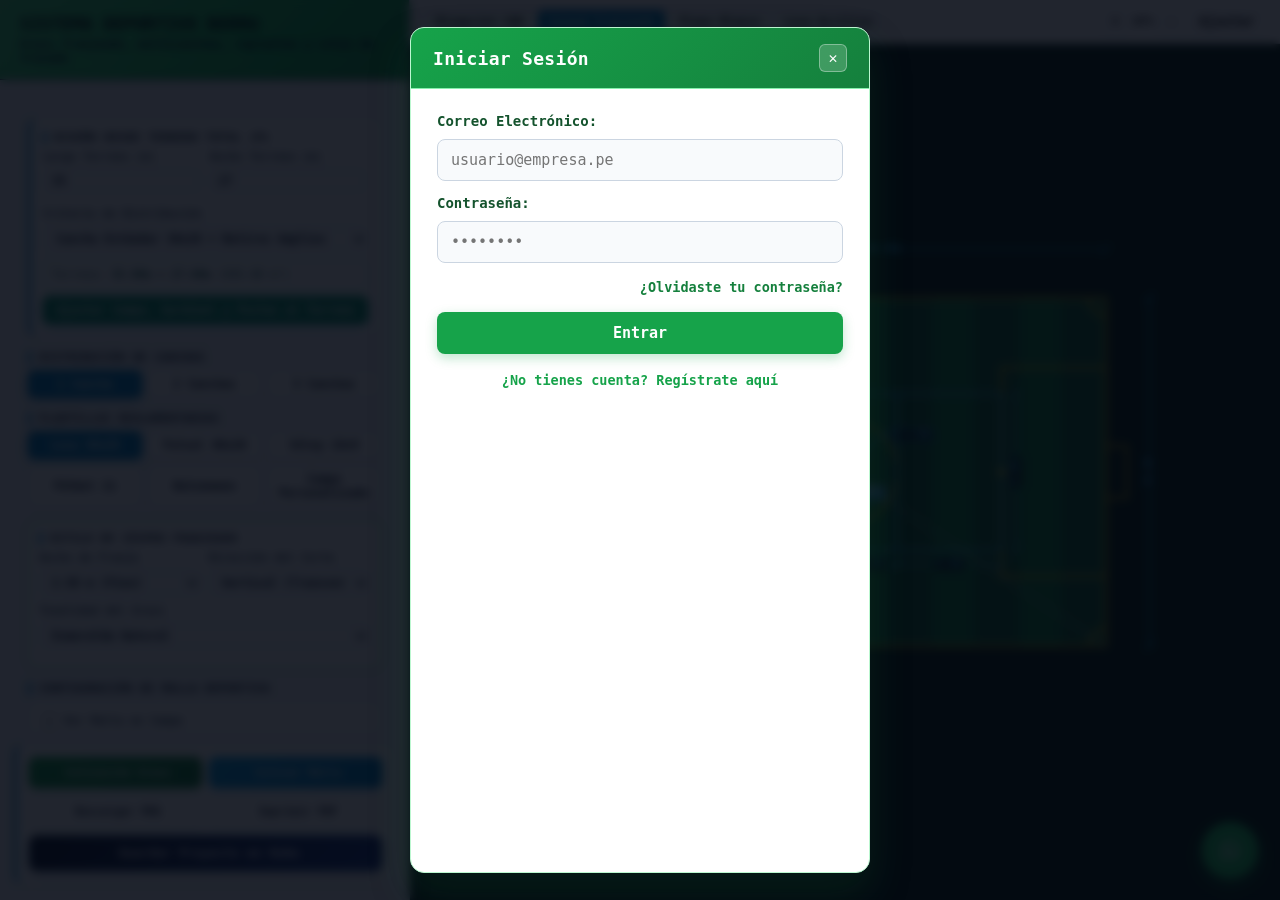
==== commit 846dee30: "Agrega módulo de diseño por terreno, postes perimetrales en sardinel y cotas exteriores" ====
--- a/index.html
+++ b/index.html
@@ -41,7 +41,33 @@
 
       <!-- Distribución de canchas -->
     <div class="content">
-      
+      <!-- Diseño desde Terreno Total -->
+      <div class="sub-panel" style="background: #ecfdf5; border-color: #10b981;">
+        <div class="section-title text-green" style="margin-top: 0;">Diseño desde Terreno Total (m)</div>
+        <div class="input-row">
+          <div class="form-group">
+            <label for="terreno-largo">Largo Terreno (m)</label>
+            <input type="number" id="terreno-largo" value="35" min="10" max="150" step="0.5">
+          </div>
+          <div class="form-group">
+            <label for="terreno-ancho">Ancho Terreno (m)</label>
+            <input type="number" id="terreno-ancho" value="27" min="8" max="120" step="0.5">
+          </div>
+        </div>
+        <div class="form-group mt-6">
+          <label for="terreno-modo">Criterio de Distribución</label>
+          <select id="terreno-modo">
+            <option value="estandar">Cancha Estándar 30x20 + Retiros Amplios</option>
+            <option value="maximo">Maximizar Cancha (Retiro 1.50m + Sardinel)</option>
+          </select>
+        </div>
+        <div id="terreno-info" style="font-size: 11px; color: #064e3b; background: #ffffff; padding: 6px 8px; border-radius: 6px; border: 1px dashed #34d399; margin: 6px 0; line-height: 1.45;">
+          Terreno: <strong>35.00m × 27.00m</strong> (945.00 m²)
+        </div>
+        <button type="button" id="btn-aplicar-terreno" class="btn active" style="width: 100%; background: #059669; border-color: #059669; color: #ffffff;">
+          Ajustar Campo, Sardinel y Postes al Terreno
+        </button>
+      </div>
 
       <!-- Distribución de canchas -->
       <div>
@@ -392,7 +418,41 @@
           </div>
         </div>
       </div>
-
+<!-- CONFIGURACIÓN DE POSTES PERIMETRALES (BORDE EXT. SARDINEL) -->
+      <div class="sub-panel mt-6">
+        <label class="checkbox-inner-label">
+          <input type="checkbox" id="chk-activar-postes">
+          <span class="font-bold text-accent">Postes Perimetrales (Borde Ext. Sardinel)</span>
+        </label>
+        <div id="controles-postes-detalle" style="display: none; margin-top: 8px; border-top: 1px solid #e2e8f0; padding-top: 8px;">
+          <div class="input-row">
+            <div class="form-group">
+              <label for="poste-mat">Material</label>
+              <select id="poste-mat">
+                <option value="fierro">Fierro (Negro)</option>
+                <option value="concreto">Concreto (Blanco)</option>
+              </select>
+            </div>
+            <div class="form-group">
+              <label for="poste-med">Medida del Poste</label>
+              <select id="poste-med"></select>
+            </div>
+          </div>
+
+          <div class="input-row mt-6">
+            <div class="form-group">
+              <label for="poste-sep-largo">Separación Largo (m)</label>
+              <input type="number" id="poste-sep-largo" value="3.00" min="0.5" max="50" step="0.05" placeholder="Ej: 3.00">
+            </div>
+            <div class="form-group">
+              <label for="poste-sep-ancho">Separación Ancho (m)</label>
+              <input type="number" id="poste-sep-ancho" value="3.00" min="0.5" max="50" step="0.05" placeholder="Ej: 2.70">
+            </div>
+          </div>
+
+          <div id="resumen-postes-sardinel" style="background: #f8fafc; border: 1px dashed #64748b; border-radius: 6px; padding: 7px 9px; font-size: 11px; color: #1e293b; margin-top: 6px; line-height: 1.45;"></div>
+        </div>
+      </div>
       <!-- Trazado de Vóley -->
       <div>
         <div class="section-title">Polideportivo / Cancha de Vóley</div>
--- a/styles.css
+++ b/styles.css
@@ -1334,4 +1334,4 @@
   border-color: #0284c7 !important;
   outline: none !important;
   box-shadow: 0 0 0 2px rgba(2, 132, 199, 0.15) !important;
-}+}
